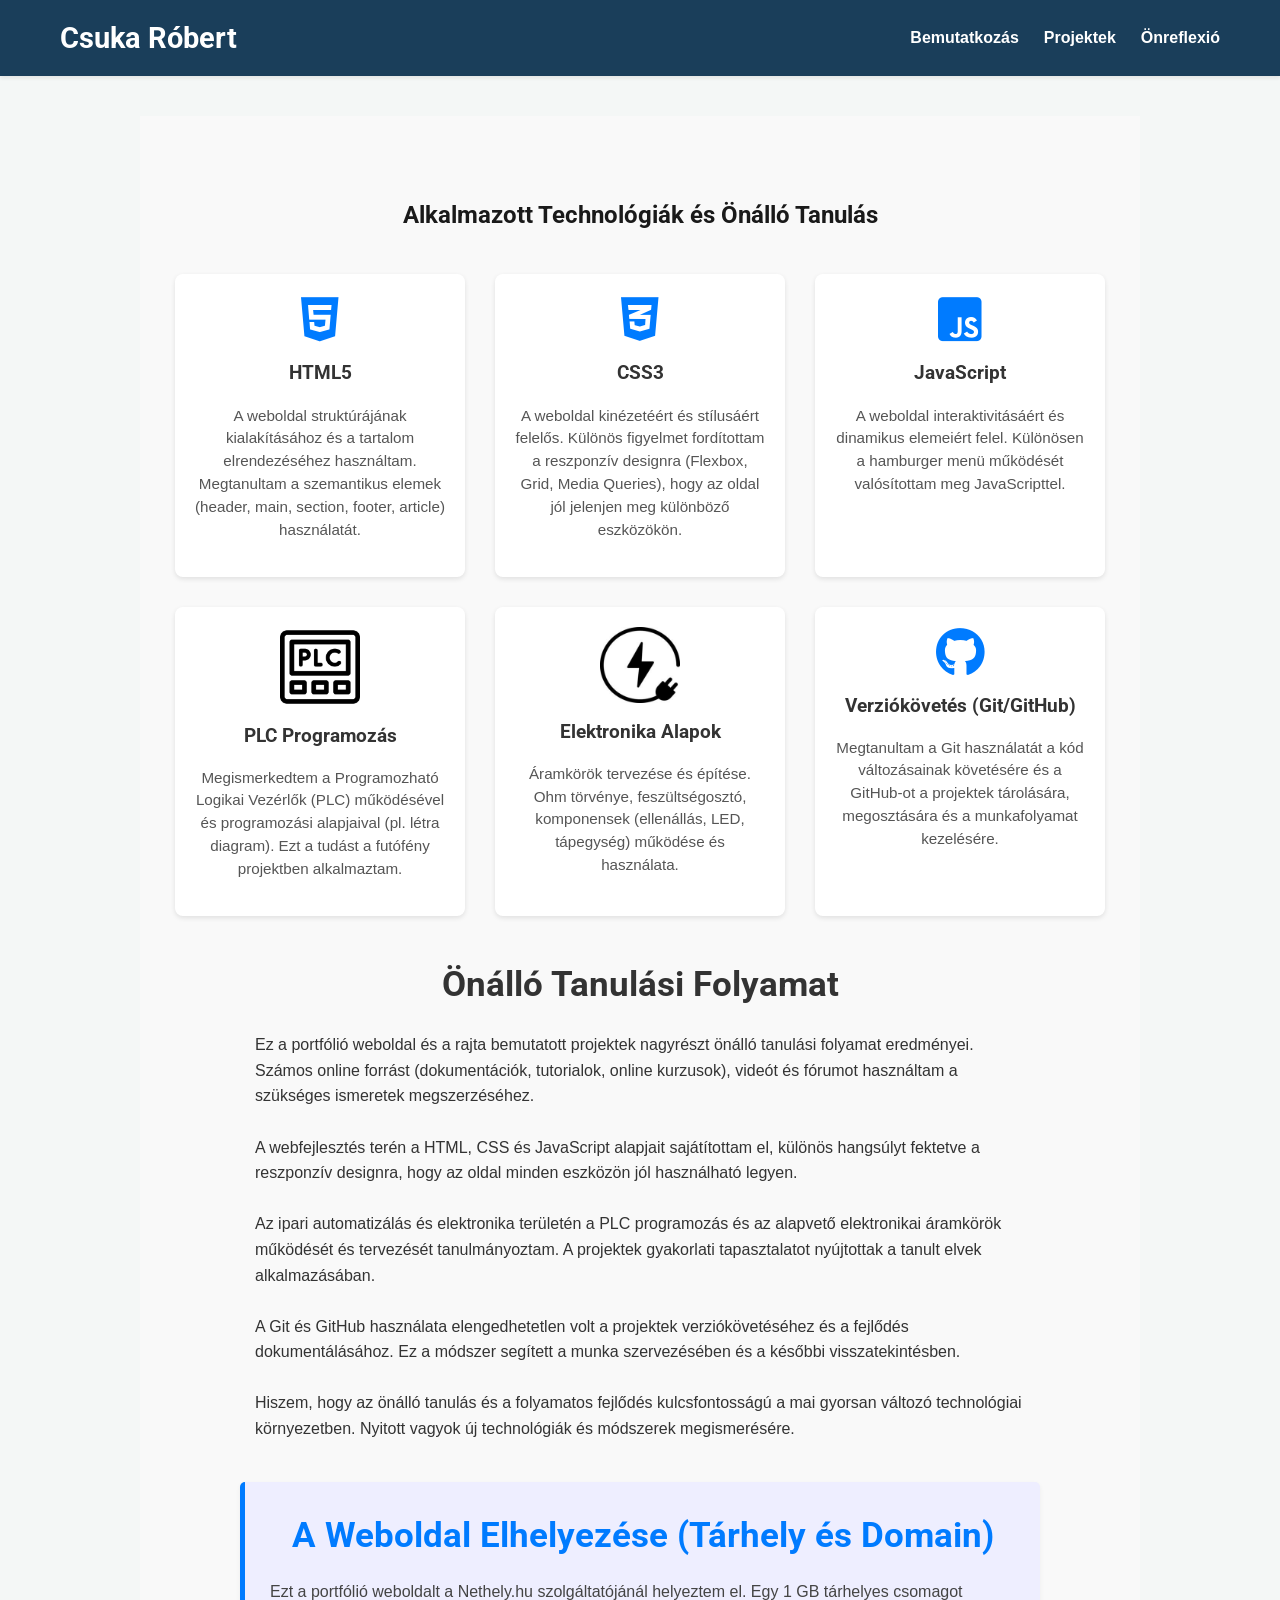
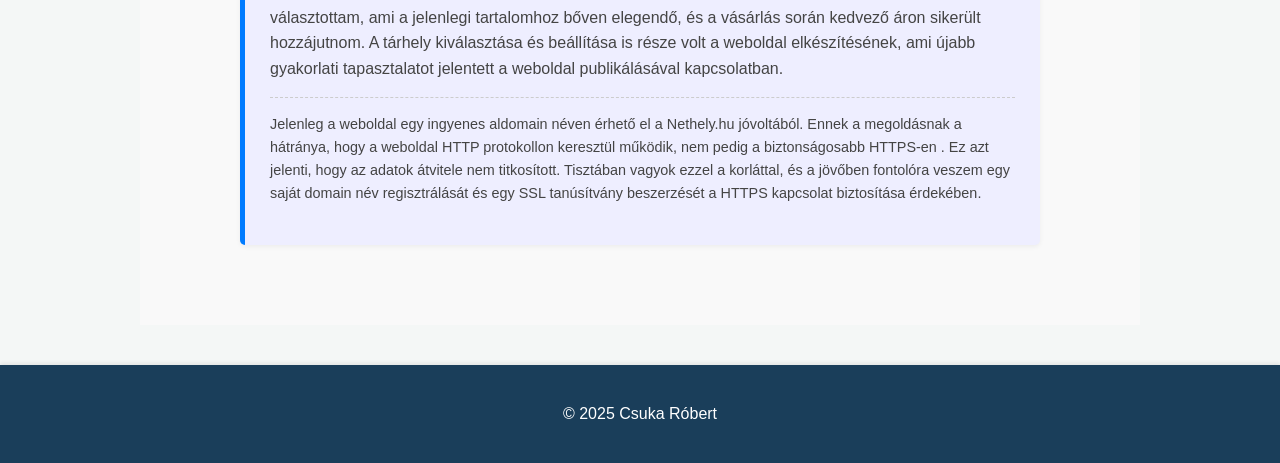
==== onreflexio.htm @ 13656efd "Weboldal fájlok feltöltése" ====
<!DOCTYPE html>
<html lang="hu">
<head>
    <meta charset="UTF-8">
    <meta name="viewport" content="width=device-width, initial-scale=1.0">
    <title>Csuka Róbert Portfóliója</title>
    <link rel="stylesheet" href="style.css">
    <link rel="stylesheet" href="https://cdnjs.cloudflare.com/ajax/libs/font-awesome/6.0.0/css/all.min.css">
    <link href="https://unpkg.com/aos@2.3.1/dist/aos.css" rel="stylesheet">
    <link rel="preconnect" href="https://fonts.googleapis.com">
    <link rel="preconnect" href="https://fonts.gstatic.com" crossorigin>
    <link href="https://fonts.googleapis.com/css2?family=Roboto:wght@400;700&family=Open+Sans:wght@400;600&display=swap" rel="stylesheet">

    <style>
        /* Itt adhatsz meg stílusokat, amik csak ezen az oldalon érvényesek,
           vagy felülírják a globális style.css-t. */

        .onreflexio-szekcio {
            padding: 80px 0;
            background-color: #f9f9f9;
            text-align: center;
        }

        .onreflexio-szekcio h1 {
            color: #1a1a1a;
            margin-bottom: 40px;
        }

        .technologia-grid {
            display: grid;
            grid-template-columns: repeat(auto-fit, minmax(280px, 1fr));
            gap: 30px;
            max-width: 1000px;
            margin: 0 auto;
            padding: 0 15px;
        }

        .technologia-kartya {
            background-color: #fff;
            border-radius: 8px;
            box-shadow: 0 2px 5px rgba(0,0,0,0.1);
            padding: 20px;
            text-align: center;
            transition: transform 0.3s ease, box-shadow 0.3s ease;
        }

        .technologia-kartya:hover {
            transform: translateY(-5px);
            box-shadow: 0 4px 8px rgba(0,0,0,0.2);
        }

        .technologia-kartya img {
            max-width: 80px;
            height: auto;
            margin-bottom: 15px;
            display: block;
            margin-left: auto;
            margin-right: auto;
        }

         .technologia-kartya i {
             font-size: 50px;
             color: #007bff;
             margin-bottom: 15px;
         }


        .technologia-kartya h3 {
            color: #333;
            margin-bottom: 10px;
        }

        .technologia-kartya p {
            color: #555;
            font-size: 0.95em;
            line-height: 1.5;
        }

        /* Stílus a szöveges blokkoknak */
        .onreflexio-szoveg {
             max-width: 800px;
             margin: 40px auto 0 auto;
             text-align: left;
             padding: 0 15px;
        }

        .onreflexio-szoveg h2 {
             color: #333;
             margin-bottom: 20px;
             text-align: center;
        }

         /* Stílus a tárhely blokknak */
         .tarhely-info {
             max-width: 800px;
             margin: 40px auto 0 auto;
             text-align: left;
             padding: 25px;
             background-color: #eef;
             border-left: 5px solid #007bff;
             border-radius: 5px;
             box-shadow: 0 2px 5px rgba(0,0,0,0.05);
         }

         .tarhely-info h2 {
             color: #007bff;
             margin-top: 0;
             margin-bottom: 15px;
              text-align: center;
         }

         .tarhely-info p {
             color: #444;
             line-height: 1.6;
         }

         /* Stílus a biztonsági megjegyzésnek */
         .security-note {
             font-size: 0.9em; /* Kicsit kisebb betűméret */
             color: #d9534f; /* Pirosas szín a figyelmeztetéshez */
             margin-top: 15px;
             padding-top: 15px;
             border-top: 1px dashed #ccc; /* Szakaszoló vonal */
         }


        /* Reszponzív stílusok */
        @media(max-width: 768px) {
             .onreflexio-szekcio {
                 padding: 40px 0;
             }
             .onreflexio-szekcio h1 {
                 margin-bottom: 30px;
             }
             .technologia-grid {
                 gap: 20px;
             }
             .technologia-kartya {
                 padding: 15px;
             }
             .technologia-kartya img {
                 max-width: 60px;
             }
              .technologia-kartya i {
                  font-size: 40px;
              }
              .onreflexio-szoveg, .tarhely-info {
                  margin-top: 30px;
                  padding: 0 15px;
              }
               .tarhely-info {
                   padding: 20px 15px;
               }
               .onreflexio-szoveg h2, .tarhely-info h2 {
                   margin-bottom: 15px;
               }
               .security-note {
                   margin-top: 10px;
                   padding-top: 10px;
               }
        }

    </style>
</head>
<body>

    <header>
        <div class="container"> <!-- CONTAINER HOZZÁADVA -->
            <nav class="navbar">
                <a href="index.html" class="logo">Csuka Róbert</a>
                <div class="hamburger" id="hamburger">
                    <span class="bar"></span>
                    <span class="bar"></span>
                    <span class="bar"></span>
                </div>
                <ul class="nav-links" id="nav-links">
                    <li><a href="index.html">Bemutatkozás</a></li>
                    <li><a href="projektek.html">Projektek</a></li>
                    <li><a href="onreflexio.htm">Önreflexió</a></li>

                </ul>
            </nav>
        </div> <!-- CONTAINER BEZÁRVA -->
    </header>

    <main>
        <section class="onreflexio-szekcio">
            <div class="container">
                <h1>Alkalmazott Technológiák és Önálló Tanulás</h1>

                <div class="technologia-grid">
                    <!-- Technológia kártyák (mint korábban) -->
                    <div class="technologia-kartya" data-aos="slide-left">
                         <i class="fab fa-html5"></i>
                        <h3>HTML5</h3>
                        <p>
                            A weboldal struktúrájának kialakításához és a tartalom elrendezéséhez használtam. Megtanultam a szemantikus elemek (header, main, section, footer, article) használatát.
                        </p>
                    </div>

                    <div class="technologia-kartya" data-aos="slide-left">
                         <i class="fab fa-css3-alt"></i>
                        <h3>CSS3</h3>
                        <p>
                            A weboldal kinézetéért és stílusáért felelős. Különös figyelmet fordítottam a reszponzív designra (Flexbox, Grid, Media Queries), hogy az oldal jól jelenjen meg különböző eszközökön.
                        </p>
                    </div>

                    <div class="technologia-kartya" data-aos="slide-left">
                         <i class="fab fa-js-square"></i>
                        <h3>JavaScript</h3>
                        <p>
                            A weboldal interaktivitásáért és dinamikus elemeiért felel. Különösen a hamburger menü működését valósítottam meg JavaScripttel.
                        </p>
                    </div>

                    <div class="technologia-kartya" data-aos="slide-left">
                         <img src="images/plcikon.png" alt="PLC ikon">
                        <h3>PLC Programozás</h3>
                        <p>
                            Megismerkedtem a Programozható Logikai Vezérlők (PLC) működésével és programozási alapjaival (pl. létra diagram). Ezt a tudást a futófény projektben alkalmaztam.
                        </p>
                    </div>

                     <div class="technologia-kartya" data-aos="slide-left">
                          <img src="images/electricity-icon-vector.jpg" alt="Elektronika ikon">
                         <h3>Elektronika Alapok</h3>
                         <p>
                             Áramkörök tervezése és építése. Ohm törvénye, feszültségosztó, komponensek (ellenállás, LED, tápegység) működése és használata.
                         </p>
                     </div>

                     <div class="technologia-kartya" data-aos="slide-left">
                          <i class="fab fa-github"></i>
                         <h3>Verziókövetés (Git/GitHub)</h3>
                         <p>
                             Megtanultam a Git használatát a kód változásainak követésére és a GitHub-ot a projektek tárolására, megosztására és a munkafolyamat kezelésére.
                         </p>
                     </div>

                    <!-- További technológia kártyák ide -->

                </div> <!-- End of .technologia-grid -->

                <!-- Önálló tanulási folyamat szöveg -->
                <div class="onreflexio-szoveg" data-aos="fade-up">
                    <h2>Önálló Tanulási Folyamat</h2>
                    <p>
                        Ez a portfólió weboldal és a rajta bemutatott projektek nagyrészt önálló tanulási folyamat eredményei. Számos online forrást (dokumentációk, tutorialok, online kurzusok), videót és fórumot használtam a szükséges ismeretek megszerzéséhez.
                        <br><br>
                        A webfejlesztés terén a  HTML, CSS és JavaScript  alapjait sajátítottam el, különös hangsúlyt fektetve a reszponzív designra, hogy az oldal minden eszközön jól használható legyen.
                        <br><br>
                        Az  ipari automatizálás és elektronika  területén a  PLC programozás  és az alapvető  elektronikai áramkörök  működését és tervezését tanulmányoztam. A projektek gyakorlati tapasztalatot nyújtottak a tanult elvek alkalmazásában.
                        <br><br>
                        A  Git és GitHub  használata elengedhetetlen volt a projektek verziókövetéséhez és a fejlődés dokumentálásához. Ez a módszer segített a munka szervezésében és a későbbi visszatekintésben.
                        <br><br>
                        Hiszem, hogy az önálló tanulás és a folyamatos fejlődés kulcsfontosságú a mai gyorsan változó technológiai környezetben. Nyitott vagyok új technológiák és módszerek megismerésére.
                    </p>
                </div>

                <!-- Új blokk a tárhely és domain információval -->
                <div class="tarhely-info" data-aos="fade-up">
                    <h2>A Weboldal Elhelyezése (Tárhely és Domain)</h2>
                    <p>
                        Ezt a portfólió weboldalt a  Nethely.hu  szolgáltatójánál helyeztem el. Egy  1 GB tárhelyes csomagot  választottam, ami a jelenlegi tartalomhoz bőven elegendő, és a vásárlás során  kedvező áron  sikerült hozzájutnom. A tárhely kiválasztása és beállítása is része volt a weboldal elkészítésének, ami újabb gyakorlati tapasztalatot jelentett a weboldal publikálásával kapcsolatban.
                    </p>
                    <p class="security-note">
                        Jelenleg a weboldal egy ingyenes aldomain néven érhető el a Nethely.hu jóvoltából. Ennek a megoldásnak a hátránya, hogy a weboldal  HTTP protokollon  keresztül működik, nem pedig a biztonságosabb  HTTPS-en . Ez azt jelenti, hogy az adatok átvitele nem titkosított. Tisztában vagyok ezzel a korláttal, és a jövőben fontolóra veszem egy saját domain név regisztrálását és egy SSL tanúsítvány beszerzését a HTTPS kapcsolat biztosítása érdekében.
                    </p>
                </div>


            </div> <!-- End of .container -->
        </section>
    </main>

    <footer>
        <div class="container"> <!-- CONTAINER HOZZÁADVA -->
            <p>© 2025 Csuka Róbert</p>
        </div> <!-- CONTAINER BEZÁRVA -->
    </footer>

    <!-- Hamburger menü JavaScript -->
    <script>
        const hamburger = document.querySelector('.hamburger');
        const navLinks = document.querySelector('.nav-links');

        if (hamburger && navLinks) {
            hamburger.addEventListener('click', () => {
                navLinks.classList.toggle('active');
                hamburger.classList.toggle('active');
            });

            document.querySelectorAll('.nav-links a').forEach(link => {
                link.addEventListener('click', () => {
                    if (navLinks.classList.contains('active')) {
                        navLinks.classList.remove('active');
                        hamburger.classList.remove('active');
                    }
                });
            });
        }
    </script>


<script src="https://unpkg.com/aos@2.3.1/dist/aos.js"></script>
<script>
  AOS.init();
</script>
</body>
</html>
---- style.css ----
/* style.css - Teljes CSS kód az új színpalettával és struktúrával */

/* CSS Változók a Színpalettához */
:root {
    --color-primary: #0077CC;         /* Elsődleges szín (kék) - Gombok, Linkek, Kiemelések, Hamburger ikon */
    --color-secondary: #1A3E5A;        /* Másodlagos szín (sötétkék) - Címek, Fejléc háttér, Fontos szöveg */
    --color-accent: #FF6B6B;           /* Akcent szín (korall) - Különleges elemek, ikonok hover */
    --color-background-light: #F4F7F6;  /* Világos háttér - Oldal alap háttere */
    --color-background-medium: #E9EEF2; /* Közepes háttér - Szekciók hátere az elválasztáshoz (pl. Elérhetőségek) */
    --color-text-dark: #333333;        /* Sötét szöveg szín - Jól olvasható a világos háttereken */
    --color-card-background: #FFFFFF;  /* Kártya háttér - Fehér (pl. elérhetőség elemek, bemutatkozás blokk) */
    --color-border-light: #DDE2E6;     /* Világos szegély/vonal - Vonalak, elválasztók */
    --color-shadow-light: rgba(0, 0, 0, 0.08); /* Lágy árnyék */
    --color-shadow-medium: rgba(0, 0, 0, 0.12); /* Közepes árnyék */
    --color-shadow-strong: rgba(0, 0, 0, 0.15); /* Erős árnyék */
}

/* Alapértelmezett stílusok */
body {
    margin: 0;
    font-family: 'Arial', sans-serif; /* Használjuk az Arial-t, ha nincs Open Sans/Roboto importálva */
    line-height: 1.6;
    color: var(--color-text-dark);
    background-color: var(--color-background-light);
    box-sizing: border-box;
}

*, *::before, *::after {
    box-sizing: inherit;
}

h1, h2, h3, h4, h5, h6 {
    font-family: 'Roboto', sans-serif; /* Használjuk a Robotot, ha beimportáltad */
    color: var(--color-secondary);
    margin-top: 0;
    margin-bottom: 20px;
}

h2 {
    font-size: 2.2em;
    text-align: center;
    margin-bottom: 40px;
}

.container {
    max-width: 1200px;
    margin: 0 auto;
    padding: 0 20px;
}

header {
    background-color: var(--color-secondary);
    padding: 15px 0;
    box-shadow: 0 2px 4px var(--color-shadow-light);
}

.navbar {
    display: flex;
    justify-content: space-between;
    align-items: center;
}

.logo {
    text-decoration: none;
    color: #ffffff;
    font-size: 1.8em;
    font-weight: bold;
    font-family: 'Roboto', sans-serif; /* Logó betűtípusa */
}

.nav-links {
    list-style: none;
    margin: 0;
    padding: 0;
    display: flex;
}

.nav-links li {
    margin-left: 25px;
}

.nav-links a {
    text-decoration: none;
    color: #ffffff;
    padding: 5px 0;
    transition: color 0.3s ease;
    font-weight: 600;
}

.nav-links a:hover {
    color: var(--color-primary);
}

.hamburger {
    display: none;
    flex-direction: column;
    cursor: pointer;
    padding: 5px;
    z-index: 1001;
}

.hamburger .bar {
    width: 25px;
    height: 3px;
    background-color: #ffffff;
    margin: 4px 0;
    transition: transform 0.3s ease, opacity 0.3s ease;
}

main {
    padding: 40px 0;
    min-height: calc(100vh - 120px);
}

footer {
    background-color: var(--color-secondary);
    text-align: center;
    padding: 20px 0;
    color: #ffffff;
    box-shadow: 0 -2px 4px var(--color-shadow-light);
}

/* Szekció alap stílusok */
section {
    padding: 60px 20px;
    margin: 0 auto;
    max-width: 1000px; /* Alapértelmezett max szélesség a legtöbb szekciónak */
}

/* Bemutatkozás szekció stílusai */
#bemutatkozas {
    text-align: center;
}

.bemutatkozas-tartalom {
    display: flex;
    align-items: center;
    gap: 40px;
    background-color: var(--color-card-background);
    border: 1px solid var(--color-border-light);
    border-radius: 8px;
    padding: 30px;
    box-shadow: 0 4px 10px var(--color-shadow-light);
    margin-top: 20px;
}

.profil-kep {
    width: 250px;
    height: auto;
    border-radius: 10px;
    box-shadow: 0 4px 8px var(--color-shadow-light);
    flex-shrink: 0;
}

.bemutatkozas-szoveg {
    flex-grow: 1;
    text-align: justify; /* Sor kizárt igazítás */
}

.bemutatkozas-szoveg h2 {
    margin-top: 0;
    color: var(--color-secondary);
    text-align: left;
}

/* Elérhetőségek szekció stílusai */
#elerhetosegek {
    background-color: var(--color-background-medium);
    border-radius: 10px;
    padding: 40px;
    box-shadow: 0 6px 15px var(--color-shadow-medium);
    text-align: center;
}

#elerhetosegek h2 {
    color: var(--color-secondary);
    margin-bottom: 40px;
    font-size: 2em;
    position: relative;
}

/* Aláhúzás a címsor alá */
#elerhetosegek h2::after {
    content: '';
    display: block;
    width: 60px;
    height: 3px;
    background-color: var(--color-primary);
    margin: 15px auto 0;
    border-radius: 2px;
}

.elerhetoseg-lista {
    display: grid;
    grid-template-columns: repeat(auto-fit, minmax(280px, 1fr));
    gap: 25px;
    max-width: 900px;
    margin: 0 auto;
}

.elerhetoseg-elem {
    background-color: var(--color-card-background);
    border-radius: 8px;
    padding: 20px;
    box-shadow: 0 2px 5px var(--color-shadow-light);
    transition: transform 0.3s ease, box-shadow 0.3s ease;
    display: flex;
    flex-direction: column;
    align-items: center;
    text-align: center;
}

.elerhetoseg-elem:hover {
    transform: translateY(-5px);
    box-shadow: 0 8px 20px var(--color-shadow-medium);
}

.elerhetoseg-elem .icon {
    color: var(--color-primary);
    font-size: 2.5em;
    margin-bottom: 15px;
    transition: color 0.3s ease;
}

.elerhetoseg-elem:hover .icon {
     color: var(--color-accent);
}

.elerhetoseg-elem span {
    font-weight: bold;
    color: var(--color-text-dark);
    margin-bottom: 5px;
    display: block;
}

.elerhetoseg-elem a {
    color: var(--color-primary);
    text-decoration: none;
    font-size: 1.1em;
    transition: color 0.3s ease;
    word-break: break-word;
}

.elerhetoseg-elem a:hover {
    color: var(--color-accent);
    text-decoration: underline;
}

/* Projektek szekció stílusok */
#projektek {
    background-color: var(--color-background-light);
}

#projektek h2 {
    margin-bottom: 40px;
    position: relative;
}

/* Aláhúzás a projektek címsor alá */
#projektek h2::after {
    content: '';
    display: block;
    width: 60px;
    height: 3px;
    background-color: var(--color-primary);
    margin: 15px auto 0;
    border-radius: 2px;
}

/* Projekt Lista Grid Konténer */
.projekt-lista-grid {
    display: grid;
    grid-template-columns: repeat(auto-fit, minmax(280px, 1fr));
    gap: 20px;
    margin: 20px auto;
    max-width: 1200px; /* Kicsit szélesebb lehet a projektek lista */
    padding: 0 20px;
}

/* Projekt Kártya Stílus */
.projekt-kartya {
    border: 1px solid var(--color-border-light);
    border-radius: 8px;
    overflow: hidden;
    box-shadow: 0 4px 8px var(--color-shadow-light);
    transition: transform 0.3s ease, box-shadow 0.3s ease;
    display: flex;
    flex-direction: column;
    background-color: var(--color-card-background);
}

.projekt-kartya:hover {
    transform: translateY(-5px);
    box-shadow: 0 8px 16px var(--color-shadow-medium);
}

.projekt-kartya-kep {
    width: 100%;
    height: 180px;
    object-fit: cover;
    display: block;
}

.projekt-kartya-tartalom {
    padding: 15px;
    flex-grow: 1;
    display: flex;
    flex-direction: column;
    justify-content: space-between;
    align-items: flex-start;
}

.projekt-kartya-tartalom h3 {
    margin-top: 0;
    margin-bottom: 5px;
    font-size: 1.3em;
    color: var(--color-secondary);
}

.projekt-kartya-tartalom p {
    margin-bottom: 15px;
    color: var(--color-text-dark);
    flex-grow: 1;
}

/* Stílus a gombokat tartalmazó div-hez a projekt kártyán */
.projekt-kartya-tartalom .projekt-gombok {
    display: flex;
    gap: 10px;
    margin-top: auto;
    flex-wrap: wrap;
    justify-content: flex-start;
}

/* Általános gomb stílusok */
.btn {
    display: inline-block;
    padding: 10px 20px;
    text-decoration: none;
    border-radius: 5px;
    font-weight: bold;
    transition: background-color 0.3s ease, color 0.3s ease, border-color 0.3s ease;
    cursor: pointer;
    text-align: center;
    white-space: nowrap;
}

.btn-primary {
    background-color: var(--color-primary);
    color: white;
    border: 1px solid var(--color-primary);
}

.btn-primary:hover {
    background-color: #0056b3;
    border-color: #004085;
    color: white;
}

.btn-secondary {
    background-color: #6c757d;
    color: white;
    border: 1px solid #6c757d;
}

.btn-secondary:hover {
    background-color: #5a6268;
    border-color: #545b62;
    color: white;
}

/* === Projekt Részletek Oldal Stílusok === */

/* Projekt Részletek Szekció */
.projekt-reszletek-szekcio {
    background-color: var(--color-background-light);
    text-align: center;
    padding: 80px 0; /* Konkrét padding a részletek oldal szekcióhoz */
}

.projekt-reszletek-szekcio h1 {
    color: var(--color-secondary);
    margin-bottom: 40px;
    font-size: 2.5em;
    position: relative;
}

.projekt-reszletek-szekcio h1::after {
    content: '';
    display: block;
    width: 80px;
    height: 4px;
    background-color: var(--color-primary);
    margin: 15px auto 0;
    border-radius: 2px;
}

.projekt-reszletek-tartalom {
    display: flex;
    flex-direction: column; /* Alapértelmezetten oszlop elrendezés */
    gap: 40px;
    align-items: center;
    max-width: 1000px;
    margin: 0 auto;
}

.projekt-kep-kontener {
    max-width: 100%;
    margin: 0 auto;
    box-shadow: 0 6px 15px var(--color-shadow-medium);
    border-radius: 8px;
    overflow: hidden;
    background-color: var(--color-card-background);
    padding: 10px;
    border: 1px solid var(--color-border-light);
    width: 100%;
    text-align: center;
}

.projekt-reszletek-media {
    max-width: 100%;
    height: auto;
    display: block;
    border-radius: 5px;
}

.projekt-leiras-blokk {
    text-align: left;
    max-width: 100%;
    background-color: var(--color-card-background);
    padding: 30px;
    border-radius: 8px;
    box-shadow: 0 4px 10px var(--color-shadow-light);
    border: 1px solid var(--color-border-light);
    flex-grow: 1;
}

.projekt-leiras-blokk h2 {
    color: var(--color-secondary);
    text-align: left;
    margin-bottom: 20px;
    font-size: 1.8em;
    position: relative;
}

.projekt-leiras-blokk h2::after {
    content: '';
    display: block;
    width: 50px;
    height: 3px;
    background-color: var(--color-primary);
    margin: 10px 0 0;
    border-radius: 2px;
}

.projekt-leiras-blokk h3 {
    color: var(--color-primary);
    margin-top: 25px;
    margin-bottom: 10px;
    font-size: 1.4em;
}

.projekt-leiras-blokk p {
    margin-bottom: 15px;
    color: var(--color-text-dark);
}

.projekt-leiras-blokk ul {
    margin-bottom: 15px;
    padding-left: 20px;
    color: var(--color-text-dark);
    list-style: disc inside;
}

.projekt-leiras-blokk ul li {
    margin-bottom: 8px;
}

.technologia-cimkek {
    display: flex;
    flex-wrap: wrap;
    gap: 10px;
    margin-top: 15px;
    margin-bottom: 25px;
}

.technologia-cimkek span {
    background-color: var(--color-background-medium);
    color: var(--color-secondary);
    padding: 5px 12px;
    border-radius: 20px;
    font-size: 0.9em;
    font-weight: 600;
    border: 1px solid var(--color-border-light);
    box-shadow: 0 1px 3px var(--color-shadow-light);
}

/* Projekt gombok a dedikált oldalon */
.projekt-akciok {
    display: flex;
    flex-wrap: wrap;
    gap: 15px;
    margin-top: 30px;
    justify-content: center;
}

/* Vissza gomb stílusa */
.back-button {
    display: inline-block;
    background-color: #f0f0f0;
    color: #333;
    padding: 10px 15px;
    margin-bottom: 20px;
    text-decoration: none;
    border: 1px solid #ccc;
    border-radius: 5px;
    transition: background-color 0.3s ease;
}

.back-button:hover {
    background-color: #ddd;
}

/* CSS a kép és a videó elrendezéséhez a Jelzőrendszer oldalon (ha ez egy specifikus oldal) */
/* Ha ez csak egy példa volt, és minden projekt részletek oldalon lehet kép/videó,
   akkor a .projekt-kep-kontener és .projekt-reszletek-media stílusok már kezelik ezt.
   Ez a blokk csak akkor kell, ha van valami extra specifikus a Jelzőrendszer oldalra. */
/*
.project-image-container {
    text-align: center;
    margin-bottom: 30px;
}

.project-main-image {
    max-width: 100%;
    height: auto;
    border-radius: 8px;
    box-shadow: 0 4px 8px rgba(0,0,0,0.2);
}

.project-video-container {
    margin-top: 30px;
    background-color: #f9f9f9;
    padding: 20px;
    border-radius: 8px;
    box-shadow: 0 2px 5px rgba(0,0,0,0.1);
    text-align: center;
}

.project-video-container h3 {
    margin-top: 0;
    color: #555;
    margin-bottom: 15px;
}

.project-video-container video {
    max-width: 100%;
    height: auto;
}
*/


/* === Reszponzív Stílusok === */
@media (max-width: 991px) {
    /* Általános kisebb képernyő beállítások (pl. 992px alatt) */
    .projekt-reszletek-tartalom {
        flex-direction: column;
        align-items: center;
    }

    .projekt-kep-kontener,
    .projekt-leiras-blokk {
        min-width: unset;
        width: 100%;
        max-width: 600px; /* Kicsit korlátozzuk a szélességet mobilon is */
    }
}


@media (max-width: 768px) {
    section {
        padding: 40px 15px;
    }

    h2 {
        font-size: 1.8em;
        margin-bottom: 30px;
    }

    header {
        padding: 10px 15px;
    }

    header .logo {
        font-size: 1.5em;
    }

    .nav-links {
        display: none;
        flex-direction: column;
        width: 100%;
        background-color: var(--color-background-medium);
        position: absolute;
        top: 60px;
        left: 0;
        padding: 10px 0;
        box-shadow: 0 2px 5px var(--color-shadow-light);
        z-index: 1000;
    }

    .nav-links.active {
        display: flex;
    }

    .nav-links li {
        margin: 10px 20px;
    }

    .nav-links a {
         padding: 10px 0;
         border-bottom: 1px solid var(--color-border-light);
         color: var(--color-text-dark);
    }

    .nav-links li:last-child a {
        border-bottom: none;
    }

    .nav-links a:hover {
        color: var(--color-primary);
    }

    .hamburger {
        display: flex;
    }

    .hamburger.active .bar:nth-child(1) {
        transform: translateY(7px) rotate(45deg);
        background-color: var(--color-primary);
    }

    .hamburger.active .bar:nth-child(2) {
        opacity: 0;
    }

    .hamburger.active .bar:nth-child(3) {
        transform: translateY(-7px) rotate(-45deg);
        background-color: var(--color-primary);
    }

    /* Reszponzív bemutatkozás szekció */
    .bemutatkozas-tartalom {
        flex-direction: column;
        text-align: center;
        gap: 20px;
        padding: 20px;
    }

    .profil-kep {
        width: 180px;
    }

    .bemutatkozas-szoveg {
        text-align: justify;
    }

    .bemutatkozas-szoveg h2 {
        text-align: center;
    }

    /* Elérhetőségek szekció reszponzív stílusai */
    #elerhetosegek {
        padding: 30px 20px;
    }

    #elerhetosegek h2 {
        font-size: 1.8em;
        margin-bottom: 30px;
    }

    .elerhetoseg-lista {
        grid-template-columns: 1fr;
        gap: 20px;
    }

    .elerhetoseg-elem {
        padding: 15px;
    }

    .elerhetoseg-elem .icon {
        font-size: 2em;
        margin-bottom: 10px;
    }

    .elerhetoseg-elem span {
        font-size: 0.95em;
    }

    .elerhetoseg-elem a {
        font-size: 1em;
    }

    /* Projektek szekció reszponzív stílusai */
    .projekt-lista-grid {
        grid-template-columns: repeat(auto-fit, minmax(250px, 1fr));
        gap: 20px;
    }

    .projekt-kartya-tartalom .projekt-gombok {
        justify-content: center;
    }

    /* Projekt Részletek oldal reszponzív stílusai */
    .projekt-reszletek-szekcio {
        padding: 40px 0;
    }

    .projekt-reszletek-szekcio h1 {
        font-size: 2em;
        margin-bottom: 30px;
    }

     .projekt-reszletek-szekcio h1::after {
        width: 60px;
        height: 3px;
        margin: 10px auto 0;
    }

    .projekt-reszletek-tartalom {
        gap: 30px;
    }

    .projekt-kep-kontener {
        padding: 5px;
    }

    .projekt-leiras-blokk {
        padding: 20px;
    }

    .projekt-leiras-blokk h2 {
        font-size: 1.6em;
        margin-bottom: 15px;
    }

    .projekt-leiras-blokk h2::after {
        width: 40px;
        height: 2px;
        margin: 8px 0 0;
    }

    .projekt-leiras-blokk h3 {
        font-size: 1.2em;
        margin-top: 20px;
        margin-bottom: 8px;
    }

    .technologia-cimkek {
        gap: 8px;
        margin-top: 10px;
        margin-bottom: 20px;
    }

    .technologia-cimkek span {
        padding: 4px 10px;
        font-size: 0.85em;
    }

    .projekt-akciok {
        gap: 10px;
        margin-top: 20px;
        justify-content: center;
    }

    .projekt-akciok .btn {
        padding: 8px 16px;
        font-size: 0.9em;
    }

    /* Jelzőrendszer specifikus stílusok (ha szükséges) */
    /* Ha ez a blokk kell, akkor itt van a helye a 768px media query-n belül
    .project-image-container, .project-video-container {
        margin-bottom: 20px;
        margin-top: 20px;
    }
    .project-video-container {
        padding: 15px;
    }
    */
}

@media (min-width: 992px) {
     /* Nagyobb képernyőkön egymás mellé a kép és a leírás a projekt részletek oldalon */
    .projekt-reszletek-tartalom {
        flex-direction: row;
        align-items: flex-start;
    }

    .projekt-kep-kontener {
        flex-basis: 50%;
        max-width: 500px;
        flex-shrink: 0;
    }

    .projekt-leiras-blokk {
        flex-basis: 50%;
        flex-grow: 1;
    }
}

/* Opcionális animációk (ehhez JavaScript is kell) */
.animate-on-scroll {
    opacity: 0;
    transform: translateY(20px);
    transition: opacity 0.6s ease-out, transform 0.6s ease-out;
}

.animate-on-scroll.fade-in {
    opacity: 1;
    transform: translateY(0);
}
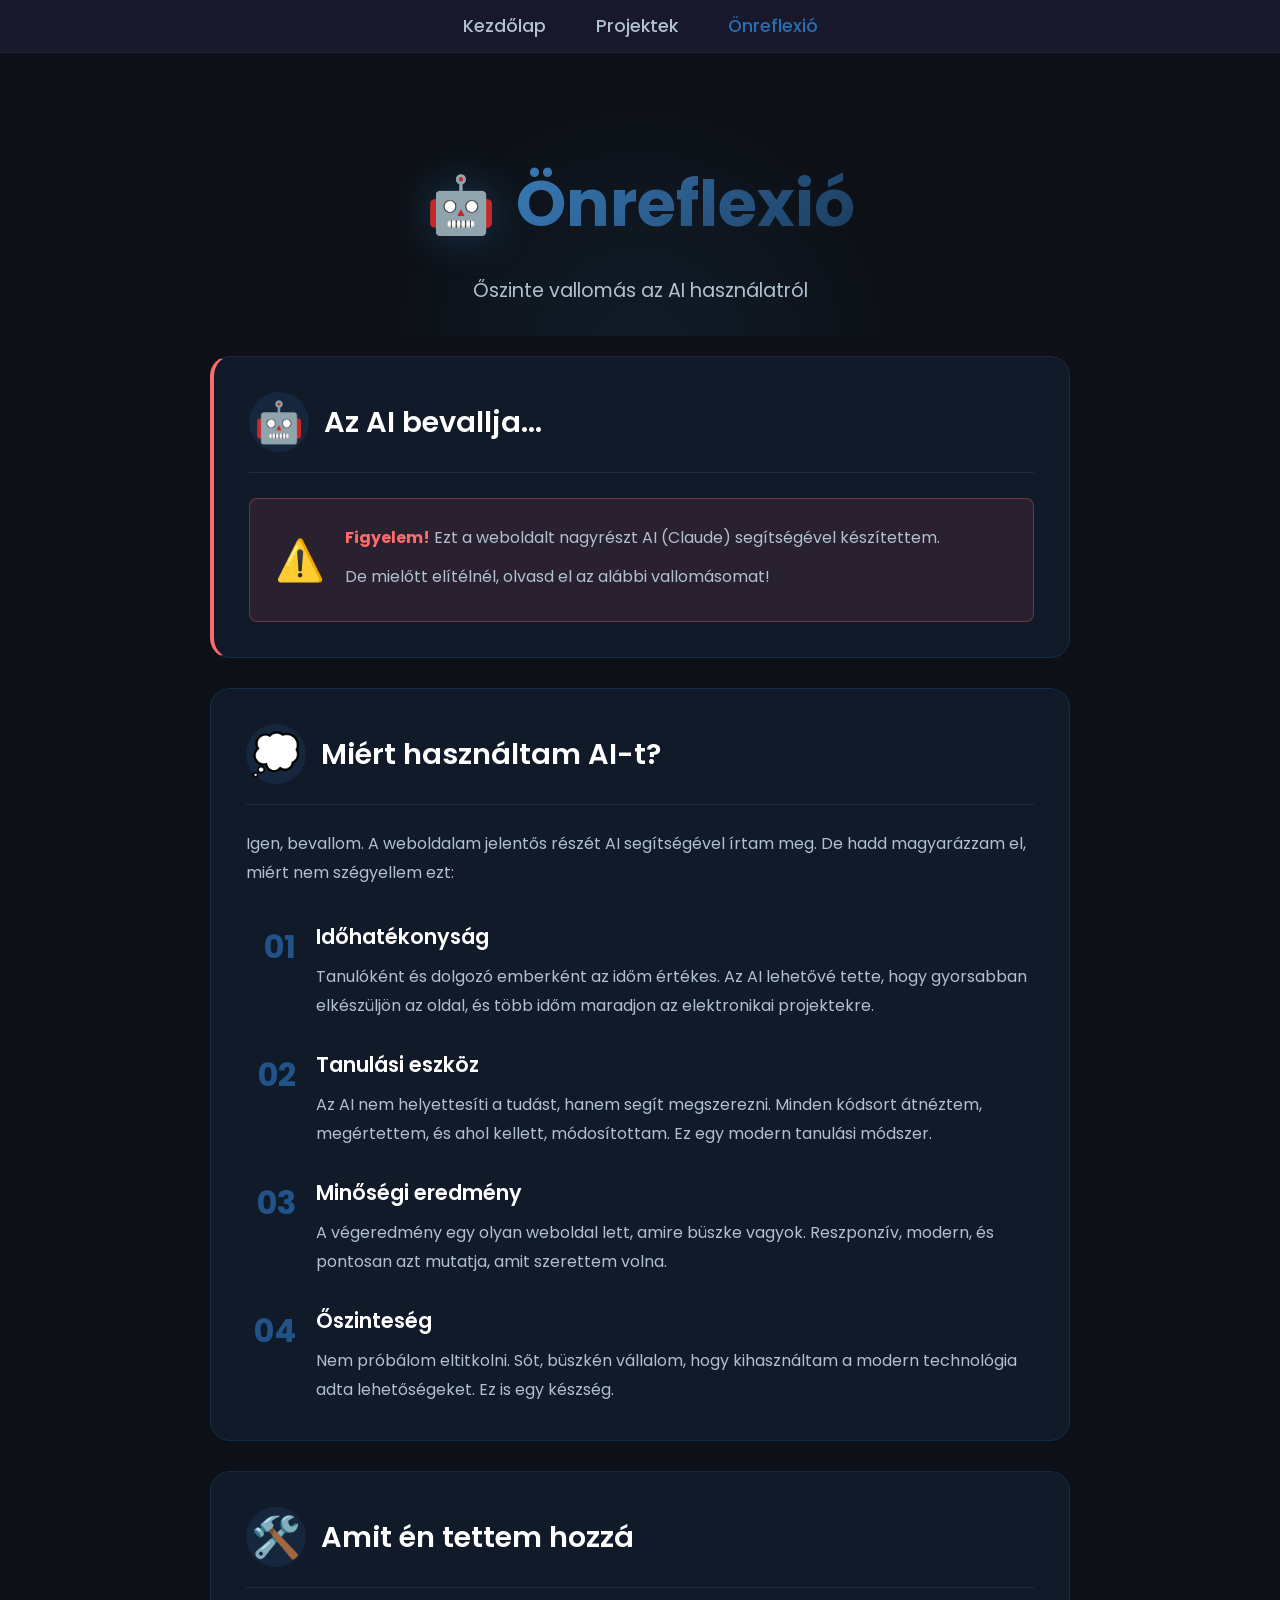
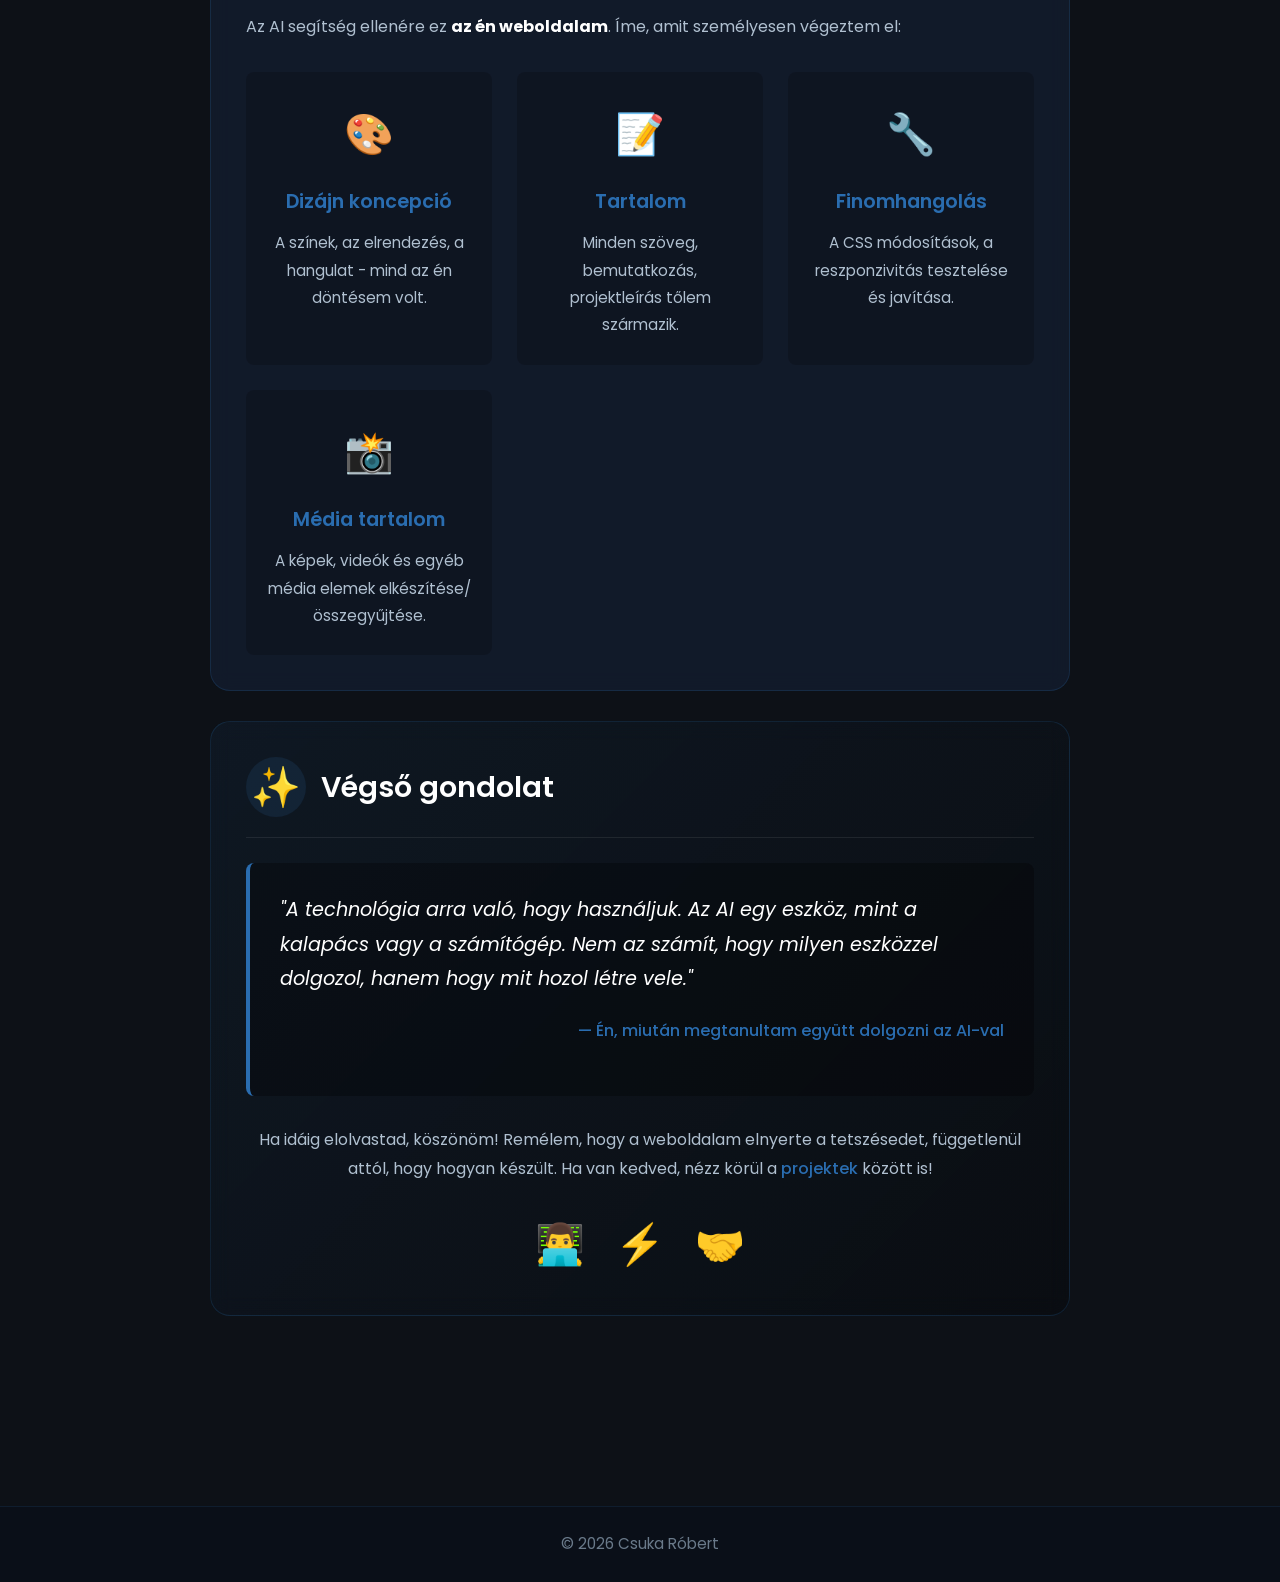
==== commit 221a47e0: "weboldal frissítés 04.25" ====
--- a/onreflexio.htm
+++ b/onreflexio.htm
@@ -3,309 +3,208 @@
 <head>
     <meta charset="UTF-8">
     <meta name="viewport" content="width=device-width, initial-scale=1.0">
-    <title>Csuka Róbert Portfóliója</title>
+    <title>Önreflexió - Csuka Róbert</title>
     <link rel="stylesheet" href="style.css">
-    <link rel="stylesheet" href="https://cdnjs.cloudflare.com/ajax/libs/font-awesome/6.0.0/css/all.min.css">
-    <link href="https://unpkg.com/aos@2.3.1/dist/aos.css" rel="stylesheet">
     <link rel="preconnect" href="https://fonts.googleapis.com">
     <link rel="preconnect" href="https://fonts.gstatic.com" crossorigin>
-    <link href="https://fonts.googleapis.com/css2?family=Roboto:wght@400;700&family=Open+Sans:wght@400;600&display=swap" rel="stylesheet">
-
-    <style>
-        /* Itt adhatsz meg stílusokat, amik csak ezen az oldalon érvényesek,
-           vagy felülírják a globális style.css-t. */
-
-        .onreflexio-szekcio {
-            padding: 80px 0;
-            background-color: #f9f9f9;
-            text-align: center;
-        }
-
-        .onreflexio-szekcio h1 {
-            color: #1a1a1a;
-            margin-bottom: 40px;
-        }
-
-        .technologia-grid {
-            display: grid;
-            grid-template-columns: repeat(auto-fit, minmax(280px, 1fr));
-            gap: 30px;
-            max-width: 1000px;
-            margin: 0 auto;
-            padding: 0 15px;
-        }
-
-        .technologia-kartya {
-            background-color: #fff;
-            border-radius: 8px;
-            box-shadow: 0 2px 5px rgba(0,0,0,0.1);
-            padding: 20px;
-            text-align: center;
-            transition: transform 0.3s ease, box-shadow 0.3s ease;
-        }
-
-        .technologia-kartya:hover {
-            transform: translateY(-5px);
-            box-shadow: 0 4px 8px rgba(0,0,0,0.2);
-        }
-
-        .technologia-kartya img {
-            max-width: 80px;
-            height: auto;
-            margin-bottom: 15px;
-            display: block;
-            margin-left: auto;
-            margin-right: auto;
-        }
-
-         .technologia-kartya i {
-             font-size: 50px;
-             color: #007bff;
-             margin-bottom: 15px;
-         }
-
-
-        .technologia-kartya h3 {
-            color: #333;
-            margin-bottom: 10px;
-        }
-
-        .technologia-kartya p {
-            color: #555;
-            font-size: 0.95em;
-            line-height: 1.5;
-        }
-
-        /* Stílus a szöveges blokkoknak */
-        .onreflexio-szoveg {
-             max-width: 800px;
-             margin: 40px auto 0 auto;
-             text-align: left;
-             padding: 0 15px;
-        }
-
-        .onreflexio-szoveg h2 {
-             color: #333;
-             margin-bottom: 20px;
-             text-align: center;
-        }
-
-         /* Stílus a tárhely blokknak */
-         .tarhely-info {
-             max-width: 800px;
-             margin: 40px auto 0 auto;
-             text-align: left;
-             padding: 25px;
-             background-color: #eef;
-             border-left: 5px solid #007bff;
-             border-radius: 5px;
-             box-shadow: 0 2px 5px rgba(0,0,0,0.05);
-         }
-
-         .tarhely-info h2 {
-             color: #007bff;
-             margin-top: 0;
-             margin-bottom: 15px;
-              text-align: center;
-         }
-
-         .tarhely-info p {
-             color: #444;
-             line-height: 1.6;
-         }
-
-         /* Stílus a biztonsági megjegyzésnek */
-         .security-note {
-             font-size: 0.9em; /* Kicsit kisebb betűméret */
-             color: #d9534f; /* Pirosas szín a figyelmeztetéshez */
-             margin-top: 15px;
-             padding-top: 15px;
-             border-top: 1px dashed #ccc; /* Szakaszoló vonal */
-         }
-
-
-        /* Reszponzív stílusok */
-        @media(max-width: 768px) {
-             .onreflexio-szekcio {
-                 padding: 40px 0;
-             }
-             .onreflexio-szekcio h1 {
-                 margin-bottom: 30px;
-             }
-             .technologia-grid {
-                 gap: 20px;
-             }
-             .technologia-kartya {
-                 padding: 15px;
-             }
-             .technologia-kartya img {
-                 max-width: 60px;
-             }
-              .technologia-kartya i {
-                  font-size: 40px;
-              }
-              .onreflexio-szoveg, .tarhely-info {
-                  margin-top: 30px;
-                  padding: 0 15px;
-              }
-               .tarhely-info {
-                   padding: 20px 15px;
-               }
-               .onreflexio-szoveg h2, .tarhely-info h2 {
-                   margin-bottom: 15px;
-               }
-               .security-note {
-                   margin-top: 10px;
-                   padding-top: 10px;
-               }
-        }
-
-    </style>
+    <link href="https://fonts.googleapis.com/css2?family=Poppins:wght@300;400;500;600;700&display=swap" rel="stylesheet">
 </head>
 <body>
-
-    <header>
-        <div class="container"> <!-- CONTAINER HOZZÁADVA -->
-            <nav class="navbar">
-                <a href="index.html" class="logo">Csuka Róbert</a>
-                <div class="hamburger" id="hamburger">
-                    <span class="bar"></span>
-                    <span class="bar"></span>
-                    <span class="bar"></span>
-                </div>
-                <ul class="nav-links" id="nav-links">
-                    <li><a href="index.html">Bemutatkozás</a></li>
+    <!-- ===== VÉKONYABB FEJLÉC - CSAK MENÜ KÖZÉPEN ===== -->
+    <header class="projects-header">
+        <div class="container">
+            <nav class="nav-centered">
+                <ul class="nav-menu-centered">
+                    <li><a href="index.html">Kezdőlap</a></li>
                     <li><a href="projektek.html">Projektek</a></li>
-                    <li><a href="onreflexio.htm">Önreflexió</a></li>
-
+                    <li><a href="onreflexio.htm" class="active">Önreflexió</a></li>
                 </ul>
             </nav>
-        </div> <!-- CONTAINER BEZÁRVA -->
+        </div>
     </header>
 
+    <!-- ===== FŐ TARTALOM ===== -->
     <main>
-        <section class="onreflexio-szekcio">
+        <!-- Oldal címsor -->
+        <section class="page-header-enhanced">
             <div class="container">
-                <h1>Alkalmazott Technológiák és Önálló Tanulás</h1>
-
-                <div class="technologia-grid">
-                    <!-- Technológia kártyák (mint korábban) -->
-                    <div class="technologia-kartya" data-aos="slide-left">
-                         <i class="fab fa-html5"></i>
-                        <h3>HTML5</h3>
+                <div class="title-wrapper">
+                    <div class="title-backdrop"></div>
+                    <h1 class="page-title-enhanced">
+                        <span class="rocket-emoji">🤖</span> 
+                        <span class="title-text">Önreflexió</span>
+                    </h1>
+                    <p class="page-subtitle-enhanced">Őszinte vallomás az AI használatról</p>
+                </div>
+            </div>
+        </section>
+
+        <!-- Önreflexió Tartalom -->
+        <section class="reflection-section">
+            <div class="container">
+                
+                <!-- AI Vallomás Kártya -->
+                <div class="reflection-card ai-confession">
+                    <div class="reflection-header">
+                        <span class="reflection-icon">🤖</span>
+                        <h2>Az AI bevallja...</h2>
+                    </div>
+                    <div class="reflection-content">
+                        <div class="ai-warning">
+                            <span class="warning-icon">⚠️</span>
+                            <div class="warning-text">
+                                <p><strong>Figyelem!</strong> Ezt a weboldalt nagyrészt AI (Claude) segítségével készítettem.</p>
+                                <p>De mielőtt elítélnél, olvasd el az alábbi vallomásomat!</p>
+                            </div>
+                        </div>
+                    </div>
+                </div>
+
+                <!-- Őszinte Vallomás -->
+                <div class="reflection-card">
+                    <div class="reflection-header">
+                        <span class="reflection-icon">💭</span>
+                        <h2>Miért használtam AI-t?</h2>
+                    </div>
+                    <div class="reflection-content">
                         <p>
-                            A weboldal struktúrájának kialakításához és a tartalom elrendezéséhez használtam. Megtanultam a szemantikus elemek (header, main, section, footer, article) használatát.
+                            Igen, bevallom. A weboldalam jelentős részét AI segítségével írtam meg. 
+                            De hadd magyarázzam el, miért nem szégyellem ezt:
                         </p>
-                    </div>
-
-                    <div class="technologia-kartya" data-aos="slide-left">
-                         <i class="fab fa-css3-alt"></i>
-                        <h3>CSS3</h3>
-                        <p>
-                            A weboldal kinézetéért és stílusáért felelős. Különös figyelmet fordítottam a reszponzív designra (Flexbox, Grid, Media Queries), hogy az oldal jól jelenjen meg különböző eszközökön.
-                        </p>
-                    </div>
-
-                    <div class="technologia-kartya" data-aos="slide-left">
-                         <i class="fab fa-js-square"></i>
-                        <h3>JavaScript</h3>
-                        <p>
-                            A weboldal interaktivitásáért és dinamikus elemeiért felel. Különösen a hamburger menü működését valósítottam meg JavaScripttel.
-                        </p>
-                    </div>
-
-                    <div class="technologia-kartya" data-aos="slide-left">
-                         <img src="images/plcikon.png" alt="PLC ikon">
-                        <h3>PLC Programozás</h3>
-                        <p>
-                            Megismerkedtem a Programozható Logikai Vezérlők (PLC) működésével és programozási alapjaival (pl. létra diagram). Ezt a tudást a futófény projektben alkalmaztam.
-                        </p>
-                    </div>
-
-                     <div class="technologia-kartya" data-aos="slide-left">
-                          <img src="images/electricity-icon-vector.jpg" alt="Elektronika ikon">
-                         <h3>Elektronika Alapok</h3>
-                         <p>
-                             Áramkörök tervezése és építése. Ohm törvénye, feszültségosztó, komponensek (ellenállás, LED, tápegység) működése és használata.
-                         </p>
-                     </div>
-
-                     <div class="technologia-kartya" data-aos="slide-left">
-                          <i class="fab fa-github"></i>
-                         <h3>Verziókövetés (Git/GitHub)</h3>
-                         <p>
-                             Megtanultam a Git használatát a kód változásainak követésére és a GitHub-ot a projektek tárolására, megosztására és a munkafolyamat kezelésére.
-                         </p>
-                     </div>
-
-                    <!-- További technológia kártyák ide -->
-
-                </div> <!-- End of .technologia-grid -->
-
-                <!-- Önálló tanulási folyamat szöveg -->
-                <div class="onreflexio-szoveg" data-aos="fade-up">
-                    <h2>Önálló Tanulási Folyamat</h2>
-                    <p>
-                        Ez a portfólió weboldal és a rajta bemutatott projektek nagyrészt önálló tanulási folyamat eredményei. Számos online forrást (dokumentációk, tutorialok, online kurzusok), videót és fórumot használtam a szükséges ismeretek megszerzéséhez.
-                        <br><br>
-                        A webfejlesztés terén a  HTML, CSS és JavaScript  alapjait sajátítottam el, különös hangsúlyt fektetve a reszponzív designra, hogy az oldal minden eszközön jól használható legyen.
-                        <br><br>
-                        Az  ipari automatizálás és elektronika  területén a  PLC programozás  és az alapvető  elektronikai áramkörök  működését és tervezését tanulmányoztam. A projektek gyakorlati tapasztalatot nyújtottak a tanult elvek alkalmazásában.
-                        <br><br>
-                        A  Git és GitHub  használata elengedhetetlen volt a projektek verziókövetéséhez és a fejlődés dokumentálásához. Ez a módszer segített a munka szervezésében és a későbbi visszatekintésben.
-                        <br><br>
-                        Hiszem, hogy az önálló tanulás és a folyamatos fejlődés kulcsfontosságú a mai gyorsan változó technológiai környezetben. Nyitott vagyok új technológiák és módszerek megismerésére.
-                    </p>
-                </div>
-
-                <!-- Új blokk a tárhely és domain információval -->
-                <div class="tarhely-info" data-aos="fade-up">
-                    <h2>A Weboldal Elhelyezése (Tárhely és Domain)</h2>
-                    <p>
-                        Ezt a portfólió weboldalt a  Nethely.hu  szolgáltatójánál helyeztem el. Egy  1 GB tárhelyes csomagot  választottam, ami a jelenlegi tartalomhoz bőven elegendő, és a vásárlás során  kedvező áron  sikerült hozzájutnom. A tárhely kiválasztása és beállítása is része volt a weboldal elkészítésének, ami újabb gyakorlati tapasztalatot jelentett a weboldal publikálásával kapcsolatban.
-                    </p>
-                    <p class="security-note">
-                        Jelenleg a weboldal egy ingyenes aldomain néven érhető el a Nethely.hu jóvoltából. Ennek a megoldásnak a hátránya, hogy a weboldal  HTTP protokollon  keresztül működik, nem pedig a biztonságosabb  HTTPS-en . Ez azt jelenti, hogy az adatok átvitele nem titkosított. Tisztában vagyok ezzel a korláttal, és a jövőben fontolóra veszem egy saját domain név regisztrálását és egy SSL tanúsítvány beszerzését a HTTPS kapcsolat biztosítása érdekében.
-                    </p>
-                </div>
-
-
-            </div> <!-- End of .container -->
+                        
+                        <div class="reason-list">
+                            <div class="reason-item">
+                                <span class="reason-number">01</span>
+                                <div class="reason-text">
+                                    <h3>Időhatékonyság</h3>
+                                    <p>Tanulóként és dolgozó emberként az időm értékes. Az AI lehetővé tette, hogy gyorsabban elkészüljön az oldal, és több időm maradjon az elektronikai projektekre.</p>
+                                </div>
+                            </div>
+                            
+                            <div class="reason-item">
+                                <span class="reason-number">02</span>
+                                <div class="reason-text">
+                                    <h3>Tanulási eszköz</h3>
+                                    <p>Az AI nem helyettesíti a tudást, hanem segít megszerezni. Minden kódsort átnéztem, megértettem, és ahol kellett, módosítottam. Ez egy modern tanulási módszer.</p>
+                                </div>
+                            </div>
+                            
+                            <div class="reason-item">
+                                <span class="reason-number">03</span>
+                                <div class="reason-text">
+                                    <h3>Minőségi eredmény</h3>
+                                    <p>A végeredmény egy olyan weboldal lett, amire büszke vagyok. Reszponzív, modern, és pontosan azt mutatja, amit szerettem volna.</p>
+                                </div>
+                            </div>
+                            
+                            <div class="reason-item">
+                                <span class="reason-number">04</span>
+                                <div class="reason-text">
+                                    <h3>Őszinteség</h3>
+                                    <p>Nem próbálom eltitkolni. Sőt, büszkén vállalom, hogy kihasználtam a modern technológia adta lehetőségeket. Ez is egy készség.</p>
+                                </div>
+                            </div>
+                        </div>
+                    </div>
+                </div>
+
+                <!-- Amit Én Tettem Hozzá -->
+                <div class="reflection-card">
+                    <div class="reflection-header">
+                        <span class="reflection-icon">🛠️</span>
+                        <h2>Amit én tettem hozzá</h2>
+                    </div>
+                    <div class="reflection-content">
+                        <p>Az AI segítség ellenére ez <strong>az én weboldalam</strong>. Íme, amit személyesen végeztem el:</p>
+                        
+                        <div class="contribution-grid">
+                            <div class="contribution-item">
+                                <span class="contribution-icon">🎨</span>
+                                <h4>Dizájn koncepció</h4>
+                                <p>A színek, az elrendezés, a hangulat - mind az én döntésem volt.</p>
+                            </div>
+                            <div class="contribution-item">
+                                <span class="contribution-icon">📝</span>
+                                <h4>Tartalom</h4>
+                                <p>Minden szöveg, bemutatkozás, projektleírás tőlem származik.</p>
+                            </div>
+                            <div class="contribution-item">
+                                <span class="contribution-icon">🔧</span>
+                                <h4>Finomhangolás</h4>
+                                <p>A CSS módosítások, a reszponzivitás tesztelése és javítása.</p>
+                            </div>
+                            <div class="contribution-item">
+                                <span class="contribution-icon">📸</span>
+                                <h4>Média tartalom</h4>
+                                <p>A képek, videók és egyéb média elemek elkészítése/összegyűjtése.</p>
+                            </div>
+                        </div>
+                    </div>
+                </div>
+
+                <!-- Záró Gondolat -->
+                <div class="reflection-card closing-thought">
+                    <div class="reflection-header">
+                        <span class="reflection-icon">✨</span>
+                        <h2>Végső gondolat</h2>
+                    </div>
+                    <div class="reflection-content">
+                        <div class="closing-quote">
+                            <p class="quote-text">
+                                "A technológia arra való, hogy használjuk. Az AI egy eszköz, mint a kalapács vagy a számítógép. 
+                                Nem az számít, hogy milyen eszközzel dolgozol, hanem hogy mit hozol létre vele."
+                            </p>
+                            <p class="quote-author">— Én, miután megtanultam együtt dolgozni az AI-val</p>
+                        </div>
+                        
+                        <div class="closing-message">
+                            <p>
+                                Ha idáig elolvastad, köszönöm! Remélem, hogy a weboldalam elnyerte a tetszésedet, 
+                                függetlenül attól, hogy hogyan készült. Ha van kedved, nézz körül a 
+                                <a href="projektek.html">projektek</a> között is!
+                            </p>
+                        </div>
+                        
+                        <div class="closing-emoji">
+                            <span>👨‍💻</span>
+                            <span>⚡</span>
+                            <span>🤝</span>
+                        </div>
+                    </div>
+                </div>
+
+            </div>
         </section>
     </main>
 
-    <footer>
-        <div class="container"> <!-- CONTAINER HOZZÁADVA -->
-            <p>© 2025 Csuka Róbert</p>
-        </div> <!-- CONTAINER BEZÁRVA -->
+     <!-- ===== LÁBLÉC - CSAK COPYRIGHT ===== -->
+    <footer class="footer-minimal">
+        <div class="container">
+            <p class="footer-text-centered">© 2026 Csuka Róbert</p>
+        </div>
     </footer>
 
-    <!-- Hamburger menü JavaScript -->
+    <script src="script.js"></script>
     <script>
-        const hamburger = document.querySelector('.hamburger');
-        const navLinks = document.querySelector('.nav-links');
-
-        if (hamburger && navLinks) {
-            hamburger.addEventListener('click', () => {
-                navLinks.classList.toggle('active');
-                hamburger.classList.toggle('active');
-            });
-
-            document.querySelectorAll('.nav-links a').forEach(link => {
-                link.addEventListener('click', () => {
-                    if (navLinks.classList.contains('active')) {
-                        navLinks.classList.remove('active');
+        // Mobil menü kezelése
+        (function() {
+            const hamburger = document.querySelector('.hamburger');
+            const navMenu = document.querySelector('.nav-menu');
+            
+            if (hamburger && navMenu) {
+                hamburger.addEventListener('click', function() {
+                    hamburger.classList.toggle('active');
+                    navMenu.classList.toggle('active');
+                });
+                
+                document.querySelectorAll('.nav-menu a').forEach(link => {
+                    link.addEventListener('click', () => {
                         hamburger.classList.remove('active');
-                    }
+                        navMenu.classList.remove('active');
+                    });
                 });
-            });
-        }
+            }
+        })();
     </script>
-
-
-<script src="https://unpkg.com/aos@2.3.1/dist/aos.js"></script>
-<script>
-  AOS.init();
-</script>
 </body>
 </html>
--- a/style.css
+++ b/style.css
@@ -1,43 +1,58 @@
-/* style.css - Teljes CSS kód az új színpalettával és struktúrával */
-
-/* CSS Változók a Színpalettához */
+/* ============================================= */
+/*              STYLE.CSS - TELJES               */
+/*         Tisztított, optimalizált verzió       */
+/* ============================================= */
+
+/* ---------- 1. CSS VÁLTOZÓK (SÖTÉT TÉMA) ---------- */
 :root {
-    --color-primary: #0077CC;         /* Elsődleges szín (kék) - Gombok, Linkek, Kiemelések, Hamburger ikon */
-    --color-secondary: #1A3E5A;        /* Másodlagos szín (sötétkék) - Címek, Fejléc háttér, Fontos szöveg */
-    --color-accent: #FF6B6B;           /* Akcent szín (korall) - Különleges elemek, ikonok hover */
-    --color-background-light: #F4F7F6;  /* Világos háttér - Oldal alap háttere */
-    --color-background-medium: #E9EEF2; /* Közepes háttér - Szekciók hátere az elválasztáshoz (pl. Elérhetőségek) */
-    --color-text-dark: #333333;        /* Sötét szöveg szín - Jól olvasható a világos háttereken */
-    --color-card-background: #FFFFFF;  /* Kártya háttér - Fehér (pl. elérhetőség elemek, bemutatkozás blokk) */
-    --color-border-light: #DDE2E6;     /* Világos szegély/vonal - Vonalak, elválasztók */
-    --color-shadow-light: rgba(0, 0, 0, 0.08); /* Lágy árnyék */
-    --color-shadow-medium: rgba(0, 0, 0, 0.12); /* Közepes árnyék */
-    --color-shadow-strong: rgba(0, 0, 0, 0.15); /* Erős árnyék */
-}
-
-/* Alapértelmezett stílusok */
+    /* Színek */
+    --color-primary: #2a6db0;        /* Elsődleges kék - gombok, linkek, kiemelések */
+    --color-primary-hover: #1e5085;  /* Sötétebb kék hover-hez */
+    --color-secondary: #1a1a2e;      /* Sötét háttér - fejléc, lábléc */
+    --color-accent: #FF6B6B;         /* Akcent szín (korall) - ritka kiemelések */
+    --color-background: #0d1117;     /* Oldal alap háttér */
+    --color-surface: rgba(20, 30, 50, 0.7);  /* Kártyák, dobozok háttere */
+    --color-text-primary: #ffffff;   /* Elsődleges szöveg */
+    --color-text-secondary: #b0c0d0; /* Másodlagos szöveg */
+    --color-text-muted: #6a7a8a;     /* Halvány szöveg */
+    --color-border: rgba(42, 109, 176, 0.2); /* Szegélyek */
+    --color-border-light: rgba(255, 255, 255, 0.08);
+    
+    /* Árnyékok */
+    --shadow-sm: 0 4px 8px rgba(0, 0, 0, 0.2);
+    --shadow-md: 0 8px 20px rgba(0, 0, 0, 0.3);
+    --shadow-lg: 0 20px 40px rgba(0, 0, 0, 0.4);
+    
+    /* Egyebek */
+    --border-radius: 20px;
+    --border-radius-sm: 8px;
+    --transition: all 0.3s ease;
+    --backdrop-blur: blur(10px);
+}
+
+/* ---------- 2. ALAP STÍLUSOK ---------- */
+* {
+    margin: 0;
+    padding: 0;
+    box-sizing: border-box;
+}
+
 body {
-    margin: 0;
-    font-family: 'Arial', sans-serif; /* Használjuk az Arial-t, ha nincs Open Sans/Roboto importálva */
+    font-family: 'Poppins', 'Arial', sans-serif;
     line-height: 1.6;
-    color: var(--color-text-dark);
-    background-color: var(--color-background-light);
-    box-sizing: border-box;
-}
-
-*, *::before, *::after {
-    box-sizing: inherit;
+    color: var(--color-text-primary);
+    background-color: var(--color-background);
+    min-height: 100vh;
 }
 
 h1, h2, h3, h4, h5, h6 {
-    font-family: 'Roboto', sans-serif; /* Használjuk a Robotot, ha beimportáltad */
-    color: var(--color-secondary);
-    margin-top: 0;
+    color: var(--color-text-primary);
     margin-bottom: 20px;
+    font-weight: 600;
 }
 
 h2 {
-    font-size: 2.2em;
+    font-size: 2rem;
     text-align: center;
     margin-bottom: 40px;
 }
@@ -48,774 +63,1584 @@
     padding: 0 20px;
 }
 
+a {
+    text-decoration: none;
+    transition: var(--transition);
+}
+
+ul {
+    list-style: none;
+}
+
+/* ---------- 3. FEJLÉC (EGYSÉGES) ---------- */
 header {
-    background-color: var(--color-secondary);
+    background: rgba(26, 26, 46, 0.95);
+    backdrop-filter: var(--backdrop-blur);
+    border-bottom: 1px solid var(--color-border);
+    position: sticky;
+    top: 0;
+    z-index: 1000;
+}
+
+/* Alap fejléc (index, onreflexio) */
+.header-container {
+    display: flex;
+    justify-content: space-between;
+    align-items: center;
     padding: 15px 0;
-    box-shadow: 0 2px 4px var(--color-shadow-light);
-}
-
-.navbar {
-    display: flex;
-    justify-content: space-between;
-    align-items: center;
-}
-
-.logo {
-    text-decoration: none;
-    color: #ffffff;
-    font-size: 1.8em;
-    font-weight: bold;
-    font-family: 'Roboto', sans-serif; /* Logó betűtípusa */
-}
-
-.nav-links {
-    list-style: none;
-    margin: 0;
-    padding: 0;
-    display: flex;
-}
-
-.nav-links li {
-    margin-left: 25px;
-}
-
-.nav-links a {
-    text-decoration: none;
-    color: #ffffff;
+}
+
+.logo a {
+    font-size: 2rem;
+    font-weight: 700;
+    color: var(--color-text-primary);
+    letter-spacing: 2px;
+}
+
+.nav-menu {
+    display: flex;
+    gap: 40px;
+}
+
+.nav-menu a {
+    color: var(--color-text-secondary);
+    font-weight: 500;
+    font-size: 1.1rem;
     padding: 5px 0;
-    transition: color 0.3s ease;
-    font-weight: 600;
-}
-
-.nav-links a:hover {
-    color: var(--color-primary);
-}
-
+}
+
+.nav-menu a:hover,
+.nav-menu a.active {
+    color: var(--color-primary);
+}
+
+/* Projektek oldal speciális fejléce (vékonyabb, középre igazított) */
+.projects-header {
+    padding: 12px 0;
+}
+
+.nav-centered {
+    display: flex;
+    justify-content: center;
+    align-items: center;
+}
+
+.nav-menu-centered {
+    display: flex;
+    gap: 50px;
+}
+
+.nav-menu-centered a {
+    color: var(--color-text-secondary);
+    font-weight: 500;
+    font-size: 1.1rem;
+    padding: 5px 0;
+}
+
+.nav-menu-centered a:hover,
+.nav-menu-centered a.active {
+    color: var(--color-primary);
+}
+
+/* Hamburger menü */
 .hamburger {
     display: none;
     flex-direction: column;
     cursor: pointer;
-    padding: 5px;
-    z-index: 1001;
-}
-
-.hamburger .bar {
+}
+
+.hamburger .bar,
+.hamburger span {
     width: 25px;
     height: 3px;
-    background-color: #ffffff;
-    margin: 4px 0;
-    transition: transform 0.3s ease, opacity 0.3s ease;
-}
-
+    background-color: var(--color-text-primary);
+    margin: 3px 0;
+    transition: var(--transition);
+}
+
+/* ---------- 4. FŐ TARTALOM ---------- */
 main {
     padding: 40px 0;
     min-height: calc(100vh - 120px);
 }
 
+section {
+    padding: 40px 20px;
+    max-width: 1000px;
+    margin: 0 auto;
+}
+
+/* ---------- 5. PROJEKTEK OLDAL SPECIÁLIS ELEMEK ---------- */
+/* Címsor félkör háttérrel */
+.page-header-enhanced {
+    padding: 60px 0 30px;
+    text-align: center;
+    position: relative;
+    overflow: hidden;
+}
+
+.title-wrapper {
+    position: relative;
+    display: inline-block;
+}
+
+.title-backdrop {
+    position: absolute;
+    top: 50%;
+    left: 50%;
+    transform: translate(-50%, -50%);
+    width: 500px;
+    height: 250px;
+    background: radial-gradient(circle at 50% 100%, 
+                rgba(42, 109, 176, 0.12) 0%, 
+                rgba(42, 109, 176, 0.04) 50%,
+                transparent 70%);
+    border-radius: 50% 50% 0 0 / 100% 100% 0 0;
+    z-index: -1;
+}
+
+.page-title-enhanced {
+    font-size: 4rem;
+    font-weight: 700;
+    display: flex;
+    align-items: center;
+    justify-content: center;
+    gap: 20px;
+}
+
+.rocket-emoji {
+    font-size: 3.5rem;
+    filter: drop-shadow(0 0 20px rgba(42, 109, 176, 0.4));
+    animation: float 3s ease-in-out infinite;
+}
+
+@keyframes float {
+    0%, 100% { transform: translateY(0); }
+    50% { transform: translateY(-8px); }
+}
+
+.title-text {
+    background: linear-gradient(135deg, #3a7cb8 0%, #1a3a5c 100%);
+    -webkit-background-clip: text;
+    -webkit-text-fill-color: transparent;
+    background-clip: text;
+}
+
+.page-subtitle-enhanced {
+    font-size: 1.2rem;
+    color: var(--color-text-secondary);
+    margin-top: 5px;
+}
+
+/* Szűrő gombok */
+.projects-filter {
+    display: flex;
+    justify-content: center;
+    gap: 15px;
+    margin-bottom: 50px;
+    flex-wrap: wrap;
+}
+
+.filter-btn {
+    padding: 10px 28px;
+    background: rgba(255, 255, 255, 0.03);
+    border: 1px solid rgba(255, 255, 255, 0.1);
+    color: var(--color-text-secondary);
+    border-radius: 40px;
+    cursor: pointer;
+    font-weight: 500;
+    font-size: 0.95rem;
+    transition: var(--transition);
+}
+
+.filter-btn:hover,
+.filter-btn.active {
+    background: var(--color-primary);
+    border-color: var(--color-primary);
+    color: var(--color-text-primary);
+}
+
+/* Projekt Grid és Kártyák */
+.projects-section {
+    padding: 20px 0 40px;
+}
+
+.projects-grid {
+    display: grid;
+    grid-template-columns: repeat(auto-fit, minmax(300px, 1fr));
+    gap: 35px;
+    margin: 40px 0;
+}
+
+.project-card {
+    background: var(--color-surface);
+    border-radius: var(--border-radius);
+    overflow: hidden;
+    backdrop-filter: var(--backdrop-blur);
+    border: 1px solid var(--color-border);
+    transition: transform 0.3s, box-shadow 0.3s, border-color 0.3s;
+    height: 100%;
+    display: flex;
+    flex-direction: column;
+}
+
+.project-card:hover {
+    transform: translateY(-10px);
+    box-shadow: var(--shadow-lg);
+    border-color: rgba(42, 109, 176, 0.4);
+}
+
+.card-image {
+    position: relative;
+    height: 200px;
+    background: linear-gradient(135deg, #1a2a4a, #0d1b2a);
+    overflow: hidden;
+}
+
+.card-image img {
+    width: 100%;
+    height: 100%;
+    object-fit: cover;
+    transition: transform 0.5s;
+}
+
+.project-card:hover .card-image img {
+    transform: scale(1.05);
+}
+
+.card-placeholder {
+    width: 100%;
+    height: 100%;
+    display: flex;
+    align-items: center;
+    justify-content: center;
+    background: linear-gradient(135deg, #1a2a4a, #0d1b2a);
+    font-size: 4rem;
+}
+
+.card-overlay {
+    position: absolute;
+    top: 0;
+    left: 0;
+    width: 100%;
+    height: 100%;
+    background: rgba(26, 26, 46, 0.85);
+    display: flex;
+    align-items: center;
+    justify-content: center;
+    opacity: 0;
+    transition: opacity 0.3s;
+}
+
+.project-card:hover .card-overlay {
+    opacity: 1;
+}
+
+.overlay-link {
+    color: var(--color-text-primary);
+    font-weight: 600;
+    padding: 12px 28px;
+    border: 2px solid var(--color-primary);
+    border-radius: 40px;
+    background: rgba(42, 109, 176, 0.2);
+    transition: var(--transition);
+}
+
+.overlay-link:hover {
+    background: var(--color-primary);
+}
+
+.card-content {
+    padding: 25px;
+    flex: 1;
+    display: flex;
+    flex-direction: column;
+}
+
+.card-title {
+    font-size: 1.5rem;
+    margin-bottom: 12px;
+    color: var(--color-text-primary);
+}
+
+.card-description {
+    color: var(--color-text-secondary);
+    line-height: 1.7;
+    margin-bottom: 20px;
+    flex: 1;
+}
+
+.card-tech {
+    display: flex;
+    flex-wrap: wrap;
+    gap: 8px;
+    margin-bottom: 20px;
+}
+
+.tech-badge {
+    padding: 5px 14px;
+    background: rgba(42, 109, 176, 0.12);
+    border-radius: 20px;
+    font-size: 0.8rem;
+    color: #6a9ec4;
+    border: 1px solid rgba(42, 109, 176, 0.25);
+    font-weight: 500;
+}
+
+.card-footer {
+    display: flex;
+    justify-content: space-between;
+    align-items: center;
+    border-top: 1px solid var(--color-border-light);
+    padding-top: 18px;
+    margin-top: auto;
+}
+
+.card-link {
+    color: var(--color-primary);
+    font-weight: 600;
+    display: flex;
+    align-items: center;
+    gap: 5px;
+    transition: gap 0.3s;
+}
+
+.card-link:hover {
+    gap: 10px;
+}
+
+.card-link .arrow {
+    transition: transform 0.3s;
+}
+
+.card-link:hover .arrow {
+    transform: translateX(5px);
+}
+
+.card-date {
+    color: var(--color-text-muted);
+    font-size: 0.9rem;
+}
+
+/* Érdeklődés szekció */
+.contact-prompt {
+    padding: 60px 0 20px;
+}
+
+.prompt-box {
+    background: linear-gradient(135deg, rgba(42, 109, 176, 0.06), rgba(0, 0, 0, 0.2));
+    border-radius: 30px;
+    padding: 50px 40px;
+    text-align: center;
+    border: 1px solid var(--color-border);
+    backdrop-filter: var(--backdrop-blur);
+}
+
+.prompt-box h2 {
+    font-size: 2rem;
+    margin-bottom: 15px;
+}
+
+.prompt-box p {
+    color: var(--color-text-secondary);
+    margin-bottom: 30px;
+    font-size: 1.1rem;
+}
+
+.prompt-buttons {
+    display: flex;
+    gap: 20px;
+    justify-content: center;
+    flex-wrap: wrap;
+}
+
+/* Gombok */
+.btn {
+    padding: 14px 36px;
+    border-radius: 50px;
+    font-weight: 600;
+    font-size: 1rem;
+    transition: var(--transition);
+    display: inline-block;
+    cursor: pointer;
+}
+
+.btn-primary {
+    background: var(--color-primary);
+    color: var(--color-text-primary);
+    border: none;
+}
+
+.btn-primary:hover {
+    background: var(--color-primary-hover);
+    transform: scale(1.05);
+    box-shadow: 0 10px 25px rgba(42, 109, 176, 0.3);
+}
+
+.btn-outline {
+    background: transparent;
+    color: var(--color-primary);
+    border: 2px solid var(--color-primary);
+}
+
+.btn-outline:hover {
+    background: var(--color-primary);
+    color: var(--color-text-primary);
+    transform: scale(1.05);
+}
+
+/* Nincs találat */
+.no-results {
+    text-align: center;
+    padding: 60px 20px;
+    color: var(--color-text-muted);
+    font-size: 1.1rem;
+}
+
+/* ---------- 6. LÁBLÉC (EGYSÉGES) ---------- */
+/* Alap lábléc (index, onreflexio) */
 footer {
-    background-color: var(--color-secondary);
+    background: rgba(10, 15, 25, 0.9);
+    border-top: 1px solid var(--color-border);
+    padding: 25px 0;
+    margin-top: 60px;
+}
+
+.footer-container {
+    display: flex;
+    justify-content: space-between;
+    align-items: center;
+    flex-wrap: wrap;
+    gap: 20px;
+}
+
+.footer-text {
+    color: var(--color-text-muted);
+    font-size: 0.95rem;
+}
+
+.footer-links {
+    display: flex;
+    gap: 15px;
+    align-items: center;
+}
+
+.footer-links a {
+    color: var(--color-text-secondary);
+    font-size: 0.95rem;
+}
+
+.footer-links a:hover {
+    color: var(--color-primary);
+}
+
+.separator {
+    color: #3a4a5a;
+}
+
+/* Projektek oldal minimal lábléce (csak copyright) */
+.footer-minimal {
+    background: rgba(10, 15, 25, 0.9);
+    border-top: 1px solid rgba(42, 109, 176, 0.15);
+    padding: 25px 0;
+    margin-top: 60px;
+}
+
+.footer-text-centered {
+    color: var(--color-text-muted);
+    font-size: 0.95rem;
     text-align: center;
-    padding: 20px 0;
-    color: #ffffff;
-    box-shadow: 0 -2px 4px var(--color-shadow-light);
-}
-
-/* Szekció alap stílusok */
-section {
-    padding: 60px 20px;
-    margin: 0 auto;
-    max-width: 1000px; /* Alapértelmezett max szélesség a legtöbb szekciónak */
-}
-
-/* Bemutatkozás szekció stílusai */
-#bemutatkozas {
+}
+
+/* ---------- 7. RESZPONZÍV STÍLUSOK (MINDEN EGYBEN) ---------- */
+@media (max-width: 768px) {
+    h2 {
+        font-size: 1.8rem;
+    }
+    
+    /* Fejléc */
+    .header-container {
+        padding: 12px 0;
+    }
+    
+    .logo a {
+        font-size: 1.6rem;
+    }
+    
+    .nav-menu {
+        position: fixed;
+        top: 60px;
+        left: -100%;
+        width: 100%;
+        height: calc(100vh - 60px);
+        background: var(--color-secondary);
+        flex-direction: column;
+        align-items: center;
+        justify-content: center;
+        gap: 30px;
+        transition: 0.3s;
+        z-index: 999;
+    }
+    
+    .nav-menu.active {
+        left: 0;
+    }
+    
+    .nav-menu a {
+        font-size: 1.3rem;
+    }
+    
+    .nav-menu-centered {
+        gap: 30px;
+    }
+    
+    .hamburger {
+        display: flex;
+    }
+    
+    .hamburger.active .bar:nth-child(1),
+    .hamburger.active span:nth-child(1) {
+        transform: translateY(7px) rotate(45deg);
+        background-color: var(--color-primary);
+    }
+    
+    .hamburger.active .bar:nth-child(2),
+    .hamburger.active span:nth-child(2) {
+        opacity: 0;
+    }
+    
+    .hamburger.active .bar:nth-child(3),
+    .hamburger.active span:nth-child(3) {
+        transform: translateY(-7px) rotate(-45deg);
+        background-color: var(--color-primary);
+    }
+    
+    /* Címsor */
+    .page-title-enhanced {
+        font-size: 2.8rem;
+    }
+    
+    .rocket-emoji {
+        font-size: 2.8rem;
+    }
+    
+    .title-backdrop {
+        width: 350px;
+        height: 180px;
+    }
+    
+    /* Grid és kártyák */
+    .projects-grid {
+        grid-template-columns: 1fr;
+        gap: 25px;
+    }
+    
+    .prompt-box {
+        padding: 35px 20px;
+    }
+    
+    .prompt-box h2 {
+        font-size: 1.6rem;
+    }
+    
+    /* Lábléc */
+    .footer-container {
+        flex-direction: column;
+        text-align: center;
+    }
+}
+
+@media (max-width: 480px) {
+    .nav-menu-centered {
+        gap: 20px;
+    }
+    
+    .nav-menu-centered a {
+        font-size: 1rem;
+    }
+    
+    .page-title-enhanced {
+        font-size: 2.2rem;
+        gap: 10px;
+    }
+    
+    .rocket-emoji {
+        font-size: 2.2rem;
+    }
+    
+    .btn {
+        padding: 12px 24px;
+        font-size: 0.9rem;
+    }
+}
+
+/* ---------- 8. ANIMÁCIÓK ---------- */
+.animate-on-scroll {
+    opacity: 0;
+    transform: translateY(20px);
+    transition: opacity 0.6s ease-out, transform 0.6s ease-out;
+}
+
+.animate-on-scroll.fade-in {
+    opacity: 1;
+    transform: translateY(0);
+}
+/* ============================================= */
+/* INDEX OLDAL SPECIÁLIS STÍLUSAI                */
+/* ============================================= */
+
+/* ---------- Hero Szekció ---------- */
+.hero-section {
+    padding: 60px 0 40px;
+    min-height: 80vh;
+    display: flex;
+    align-items: center;
+}
+
+.hero-content {
+    display: flex;
+    align-items: center;
+    gap: 60px;
+    flex-wrap: wrap;
+}
+
+.hero-text {
+    flex: 1;
+    min-width: 300px;
+}
+
+.hero-greeting {
+    display: inline-block;
+    font-size: 1.1rem;
+    color: var(--color-primary);
+    margin-bottom: 15px;
+    font-weight: 500;
+    letter-spacing: 1px;
+}
+
+.hero-title {
+    font-size: 3.5rem;
+    font-weight: 700;
+    margin-bottom: 20px;
+    line-height: 1.2;
+    background: linear-gradient(135deg, #fff 0%, #b0d0ff 100%);
+    -webkit-background-clip: text;
+    -webkit-text-fill-color: transparent;
+    background-clip: text;
+}
+
+.hero-subtitle {
+    font-size: 1.2rem;
+    color: var(--color-text-secondary);
+    margin-bottom: 30px;
+    line-height: 1.7;
+    max-width: 600px;
+}
+
+.hero-buttons {
+    display: flex;
+    gap: 20px;
+    flex-wrap: wrap;
+}
+
+.hero-image {
+    flex: 0 0 350px;
+    display: flex;
+    justify-content: center;
+}
+
+.profile-image-wrapper {
+    width: 350px;
+    height: 350px;
+    border-radius: 50%;
+    overflow: hidden;
+    border: 3px solid var(--color-primary);
+    box-shadow: 0 0 40px rgba(42, 109, 176, 0.3);
+    background: linear-gradient(135deg, #1a2a4a, #0d1b2a);
+}
+
+.profile-image {
+    width: 100%;
+    height: 100%;
+    object-fit: cover;
+}
+
+.profile-placeholder {
+    width: 100%;
+    height: 100%;
+    display: flex;
+    align-items: center;
+    justify-content: center;
+    font-size: 8rem;
+    background: linear-gradient(135deg, #1a2a4a, #0d1b2a);
+}
+
+/* ---------- Rólam Szekció ---------- */
+.about-section {
+    padding: 80px 0;
+}
+
+.section-title {
+    font-size: 2.5rem;
     text-align: center;
-}
-
-.bemutatkozas-tartalom {
-    display: flex;
-    align-items: center;
-    gap: 40px;
-    background-color: var(--color-card-background);
-    border: 1px solid var(--color-border-light);
-    border-radius: 8px;
-    padding: 30px;
-    box-shadow: 0 4px 10px var(--color-shadow-light);
-    margin-top: 20px;
-}
-
-.profil-kep {
-    width: 250px;
-    height: auto;
-    border-radius: 10px;
-    box-shadow: 0 4px 8px var(--color-shadow-light);
-    flex-shrink: 0;
-}
-
-.bemutatkozas-szoveg {
-    flex-grow: 1;
-    text-align: justify; /* Sor kizárt igazítás */
-}
-
-.bemutatkozas-szoveg h2 {
-    margin-top: 0;
-    color: var(--color-secondary);
-    text-align: left;
-}
-
-/* Elérhetőségek szekció stílusai */
-#elerhetosegek {
-    background-color: var(--color-background-medium);
-    border-radius: 10px;
-    padding: 40px;
-    box-shadow: 0 6px 15px var(--color-shadow-medium);
-    text-align: center;
-}
-
-#elerhetosegek h2 {
-    color: var(--color-secondary);
-    margin-bottom: 40px;
-    font-size: 2em;
+    margin-bottom: 50px;
     position: relative;
 }
 
-/* Aláhúzás a címsor alá */
-#elerhetosegek h2::after {
+.section-title::after {
     content: '';
     display: block;
     width: 60px;
     height: 3px;
-    background-color: var(--color-primary);
+    background: var(--color-primary);
     margin: 15px auto 0;
     border-radius: 2px;
 }
 
-.elerhetoseg-lista {
+.about-content {
     display: grid;
     grid-template-columns: repeat(auto-fit, minmax(280px, 1fr));
-    gap: 25px;
+    gap: 30px;
+}
+
+.about-card {
+    background: var(--color-surface);
+    border-radius: var(--border-radius);
+    padding: 35px 25px;
+    backdrop-filter: var(--backdrop-blur);
+    border: 1px solid var(--color-border);
+    transition: var(--transition);
+    text-align: center;
+}
+
+.about-card:hover {
+    transform: translateY(-8px);
+    box-shadow: var(--shadow-md);
+    border-color: rgba(42, 109, 176, 0.4);
+}
+
+.about-icon {
+    font-size: 3rem;
+    margin-bottom: 20px;
+}
+
+.about-card h3 {
+    font-size: 1.5rem;
+    margin-bottom: 15px;
+    color: var(--color-primary);
+}
+
+.about-card p {
+    color: var(--color-text-secondary);
+    line-height: 1.7;
+}
+
+/* ---------- Kiemelt Projektek ---------- */
+.featured-projects {
+    padding: 80px 0;
+    background: rgba(0, 0, 0, 0.2);
+}
+
+.featured-grid {
+    display: grid;
+    grid-template-columns: repeat(auto-fit, minmax(280px, 1fr));
+    gap: 30px;
+    margin-bottom: 50px;
+}
+
+.featured-card {
+    background: var(--color-surface);
+    border-radius: var(--border-radius);
+    overflow: hidden;
+    backdrop-filter: var(--backdrop-blur);
+    border: 1px solid var(--color-border);
+    transition: var(--transition);
+    display: flex;
+    flex-direction: column;
+}
+
+.featured-card:hover {
+    transform: translateY(-8px);
+    box-shadow: var(--shadow-md);
+    border-color: rgba(42, 109, 176, 0.4);
+}
+
+.featured-image {
+    height: 160px;
+    display: flex;
+    align-items: center;
+    justify-content: center;
+    background: linear-gradient(135deg, #1a2a4a, #0d1b2a);
+}
+
+.featured-emoji {
+    font-size: 4rem;
+}
+
+.featured-content {
+    padding: 25px;
+    flex: 1;
+    display: flex;
+    flex-direction: column;
+}
+
+.featured-content h3 {
+    font-size: 1.4rem;
+    margin-bottom: 12px;
+    color: var(--color-text-primary);
+}
+
+.featured-content p {
+    color: var(--color-text-secondary);
+    line-height: 1.6;
+    margin-bottom: 20px;
+    flex: 1;
+}
+
+.featured-link {
+    color: var(--color-primary);
+    font-weight: 600;
+    display: flex;
+    align-items: center;
+    gap: 5px;
+    transition: gap 0.3s;
+    margin-top: auto;
+}
+
+.featured-link:hover {
+    gap: 10px;
+}
+
+.featured-link .arrow {
+    transition: transform 0.3s;
+}
+
+.featured-link:hover .arrow {
+    transform: translateX(5px);
+}
+
+.featured-footer {
+    text-align: center;
+}
+
+/* ---------- Elérhetőségek Szekció ---------- */
+.contact-section {
+    padding: 80px 0;
+}
+
+.contact-grid {
+    display: grid;
+    grid-template-columns: repeat(auto-fit, minmax(250px, 1fr));
+    gap: 30px;
     max-width: 900px;
     margin: 0 auto;
 }
 
-.elerhetoseg-elem {
-    background-color: var(--color-card-background);
-    border-radius: 8px;
-    padding: 20px;
-    box-shadow: 0 2px 5px var(--color-shadow-light);
-    transition: transform 0.3s ease, box-shadow 0.3s ease;
+.contact-card {
+    background: var(--color-surface);
+    border-radius: var(--border-radius);
+    padding: 30px 20px;
+    backdrop-filter: var(--backdrop-blur);
+    border: 1px solid var(--color-border);
+    transition: var(--transition);
+    text-align: center;
     display: flex;
     flex-direction: column;
     align-items: center;
+}
+
+.contact-card:hover {
+    transform: translateY(-8px);
+    box-shadow: var(--shadow-md);
+    border-color: rgba(42, 109, 176, 0.4);
+}
+
+.contact-icon {
+    font-size: 2.5rem;
+    margin-bottom: 15px;
+}
+
+.contact-label {
+    font-weight: 600;
+    color: var(--color-text-primary);
+    margin-bottom: 8px;
+    font-size: 1.1rem;
+}
+
+.contact-value {
+    color: var(--color-primary);
+    text-decoration: none;
+    font-size: 1rem;
+    word-break: break-word;
+    transition: var(--transition);
+}
+
+a.contact-value:hover {
+    color: var(--color-primary-hover);
+    text-decoration: underline;
+}
+
+/* ---------- Reszponzív Stílusok Indexhez ---------- */
+@media (max-width: 768px) {
+    .hero-section {
+        padding: 40px 0;
+        min-height: auto;
+    }
+    
+    .hero-content {
+        flex-direction: column-reverse;
+        text-align: center;
+        gap: 40px;
+    }
+    
+    .hero-title {
+        font-size: 2.5rem;
+    }
+    
+    .hero-subtitle {
+        font-size: 1.1rem;
+        margin-left: auto;
+        margin-right: auto;
+    }
+    
+    .hero-buttons {
+        justify-content: center;
+    }
+    
+    .hero-image {
+        flex: 0 0 auto;
+    }
+    
+    .profile-image-wrapper {
+        width: 250px;
+        height: 250px;
+    }
+    
+    .section-title {
+        font-size: 2rem;
+    }
+    
+    .about-section,
+    .featured-projects,
+    .contact-section {
+        padding: 50px 0;
+    }
+}
+
+@media (max-width: 480px) {
+    .hero-title {
+        font-size: 2rem;
+    }
+    
+    .hero-buttons {
+        flex-direction: column;
+        width: 100%;
+    }
+    
+    .hero-buttons .btn {
+        width: 100%;
+        text-align: center;
+    }
+    
+    .profile-image-wrapper {
+        width: 200px;
+        height: 200px;
+    }
+}
+/* ============================================= */
+/* ÖNREFLEXIÓ OLDAL SPECIÁLIS STÍLUSAI           */
+/* ============================================= */
+
+/* ---------- Önreflexió Szekció ---------- */
+.reflection-section {
+    padding: 20px 0 60px;
+    max-width: 900px;
+    margin: 0 auto;
+}
+
+/* Reflexió Kártyák */
+.reflection-card {
+    background: var(--color-surface);
+    border-radius: var(--border-radius);
+    padding: 35px;
+    margin-bottom: 30px;
+    backdrop-filter: var(--backdrop-blur);
+    border: 1px solid var(--color-border);
+    transition: var(--transition);
+}
+
+.reflection-card:hover {
+    border-color: rgba(42, 109, 176, 0.4);
+    box-shadow: var(--shadow-md);
+}
+
+.reflection-header {
+    display: flex;
+    align-items: center;
+    gap: 15px;
+    margin-bottom: 25px;
+    border-bottom: 1px solid var(--color-border-light);
+    padding-bottom: 20px;
+}
+
+.reflection-icon {
+    font-size: 2.5rem;
+    background: rgba(42, 109, 176, 0.15);
+    width: 60px;
+    height: 60px;
+    display: flex;
+    align-items: center;
+    justify-content: center;
+    border-radius: 50%;
+}
+
+.reflection-header h2 {
+    font-size: 1.8rem;
+    margin: 0;
+    color: var(--color-text-primary);
+}
+
+.reflection-content {
+    color: var(--color-text-secondary);
+    line-height: 1.8;
+}
+
+.reflection-content p {
+    margin-bottom: 20px;
+}
+
+.reflection-content strong {
+    color: var(--color-text-primary);
+}
+
+/* AI Figyelmeztetés */
+.ai-confession {
+    border-left: 4px solid #FF6B6B;
+}
+
+.ai-warning {
+    background: rgba(255, 107, 107, 0.1);
+    border-radius: var(--border-radius-sm);
+    padding: 25px;
+    display: flex;
+    gap: 20px;
+    border: 1px solid rgba(255, 107, 107, 0.3);
+}
+
+.warning-icon {
+    font-size: 2.5rem;
+    flex-shrink: 0;
+}
+
+.warning-text p {
+    margin-bottom: 10px;
+}
+
+.warning-text p:last-child {
+    margin-bottom: 0;
+}
+
+.warning-text strong {
+    color: #FF6B6B;
+}
+
+/* Indokok Lista */
+.reason-list {
+    display: flex;
+    flex-direction: column;
+    gap: 25px;
+    margin-top: 30px;
+}
+
+.reason-item {
+    display: flex;
+    gap: 20px;
+    align-items: flex-start;
+}
+
+.reason-number {
+    font-size: 2rem;
+    font-weight: 700;
+    color: var(--color-primary);
+    opacity: 0.7;
+    flex-shrink: 0;
+    width: 50px;
+    text-align: right;
+}
+
+.reason-text h3 {
+    font-size: 1.3rem;
+    margin-bottom: 8px;
+    color: var(--color-text-primary);
+}
+
+.reason-text p {
+    margin-bottom: 0;
+}
+
+/* Hozzájárulás Grid */
+.contribution-grid {
+    display: grid;
+    grid-template-columns: repeat(auto-fit, minmax(200px, 1fr));
+    gap: 25px;
+    margin-top: 30px;
+}
+
+.contribution-item {
+    background: rgba(0, 0, 0, 0.2);
+    border-radius: var(--border-radius-sm);
+    padding: 25px 20px;
     text-align: center;
-}
-
-.elerhetoseg-elem:hover {
+    transition: var(--transition);
+    border: 1px solid transparent;
+}
+
+.contribution-item:hover {
+    border-color: var(--color-border);
     transform: translateY(-5px);
-    box-shadow: 0 8px 20px var(--color-shadow-medium);
-}
-
-.elerhetoseg-elem .icon {
-    color: var(--color-primary);
-    font-size: 2.5em;
+}
+
+.contribution-icon {
+    font-size: 2.5rem;
+    display: block;
     margin-bottom: 15px;
-    transition: color 0.3s ease;
-}
-
-.elerhetoseg-elem:hover .icon {
-     color: var(--color-accent);
-}
-
-.elerhetoseg-elem span {
-    font-weight: bold;
-    color: var(--color-text-dark);
-    margin-bottom: 5px;
-    display: block;
-}
-
-.elerhetoseg-elem a {
-    color: var(--color-primary);
-    text-decoration: none;
-    font-size: 1.1em;
-    transition: color 0.3s ease;
-    word-break: break-word;
-}
-
-.elerhetoseg-elem a:hover {
-    color: var(--color-accent);
+}
+
+.contribution-item h4 {
+    font-size: 1.2rem;
+    margin-bottom: 10px;
+    color: var(--color-primary);
+}
+
+.contribution-item p {
+    font-size: 0.95rem;
+    margin-bottom: 0;
+}
+
+/* Záró Gondolat */
+.closing-thought {
+    background: linear-gradient(135deg, rgba(42, 109, 176, 0.08), rgba(0, 0, 0, 0.2));
+}
+
+.closing-quote {
+    background: rgba(0, 0, 0, 0.3);
+    border-radius: var(--border-radius-sm);
+    padding: 30px;
+    margin-bottom: 30px;
+    border-left: 4px solid var(--color-primary);
+}
+
+.quote-text {
+    font-size: 1.2rem;
+    font-style: italic;
+    line-height: 1.8;
+    margin-bottom: 15px;
+    color: var(--color-text-primary);
+}
+
+.quote-author {
+    text-align: right;
+    color: var(--color-primary);
+    font-weight: 500;
+}
+
+.closing-message {
+    text-align: center;
+    margin-bottom: 25px;
+}
+
+.closing-message a {
+    color: var(--color-primary);
+    font-weight: 500;
+}
+
+.closing-message a:hover {
     text-decoration: underline;
 }
 
-/* Projektek szekció stílusok */
-#projektek {
-    background-color: var(--color-background-light);
-}
-
-#projektek h2 {
-    margin-bottom: 40px;
-    position: relative;
-}
-
-/* Aláhúzás a projektek címsor alá */
-#projektek h2::after {
-    content: '';
-    display: block;
-    width: 60px;
-    height: 3px;
-    background-color: var(--color-primary);
-    margin: 15px auto 0;
-    border-radius: 2px;
-}
-
-/* Projekt Lista Grid Konténer */
-.projekt-lista-grid {
-    display: grid;
-    grid-template-columns: repeat(auto-fit, minmax(280px, 1fr));
+.closing-emoji {
+    display: flex;
+    justify-content: center;
+    gap: 30px;
+    font-size: 2.5rem;
+}
+
+.closing-emoji span {
+    animation: bounce 2s ease-in-out infinite;
+}
+
+.closing-emoji span:nth-child(2) {
+    animation-delay: 0.2s;
+}
+
+.closing-emoji span:nth-child(3) {
+    animation-delay: 0.4s;
+}
+
+@keyframes bounce {
+    0%, 100% { transform: translateY(0); }
+    50% { transform: translateY(-10px); }
+}
+
+/* Navigáció a Reflexió Oldal Alján */
+.reflection-nav {
+    display: flex;
+    justify-content: center;
     gap: 20px;
-    margin: 20px auto;
-    max-width: 1200px; /* Kicsit szélesebb lehet a projektek lista */
-    padding: 0 20px;
-}
-
-/* Projekt Kártya Stílus */
-.projekt-kartya {
-    border: 1px solid var(--color-border-light);
-    border-radius: 8px;
-    overflow: hidden;
-    box-shadow: 0 4px 8px var(--color-shadow-light);
-    transition: transform 0.3s ease, box-shadow 0.3s ease;
-    display: flex;
-    flex-direction: column;
-    background-color: var(--color-card-background);
-}
-
-.projekt-kartya:hover {
-    transform: translateY(-5px);
-    box-shadow: 0 8px 16px var(--color-shadow-medium);
-}
-
-.projekt-kartya-kep {
-    width: 100%;
-    height: 180px;
-    object-fit: cover;
-    display: block;
-}
-
-.projekt-kartya-tartalom {
-    padding: 15px;
-    flex-grow: 1;
-    display: flex;
-    flex-direction: column;
-    justify-content: space-between;
-    align-items: flex-start;
-}
-
-.projekt-kartya-tartalom h3 {
-    margin-top: 0;
-    margin-bottom: 5px;
-    font-size: 1.3em;
-    color: var(--color-secondary);
-}
-
-.projekt-kartya-tartalom p {
-    margin-bottom: 15px;
-    color: var(--color-text-dark);
-    flex-grow: 1;
-}
-
-/* Stílus a gombokat tartalmazó div-hez a projekt kártyán */
-.projekt-kartya-tartalom .projekt-gombok {
-    display: flex;
-    gap: 10px;
-    margin-top: auto;
+    margin-top: 40px;
     flex-wrap: wrap;
-    justify-content: flex-start;
-}
-
-/* Általános gomb stílusok */
-.btn {
-    display: inline-block;
-    padding: 10px 20px;
-    text-decoration: none;
-    border-radius: 5px;
-    font-weight: bold;
-    transition: background-color 0.3s ease, color 0.3s ease, border-color 0.3s ease;
-    cursor: pointer;
-    text-align: center;
-    white-space: nowrap;
-}
-
-.btn-primary {
-    background-color: var(--color-primary);
-    color: white;
-    border: 1px solid var(--color-primary);
-}
-
-.btn-primary:hover {
-    background-color: #0056b3;
-    border-color: #004085;
-    color: white;
-}
-
-.btn-secondary {
-    background-color: #6c757d;
-    color: white;
-    border: 1px solid #6c757d;
-}
-
-.btn-secondary:hover {
-    background-color: #5a6268;
-    border-color: #545b62;
-    color: white;
-}
-
-/* === Projekt Részletek Oldal Stílusok === */
-
-/* Projekt Részletek Szekció */
-.projekt-reszletek-szekcio {
-    background-color: var(--color-background-light);
-    text-align: center;
-    padding: 80px 0; /* Konkrét padding a részletek oldal szekcióhoz */
-}
-
-.projekt-reszletek-szekcio h1 {
-    color: var(--color-secondary);
-    margin-bottom: 40px;
-    font-size: 2.5em;
-    position: relative;
-}
-
-.projekt-reszletek-szekcio h1::after {
-    content: '';
-    display: block;
-    width: 80px;
-    height: 4px;
-    background-color: var(--color-primary);
-    margin: 15px auto 0;
-    border-radius: 2px;
-}
-
-.projekt-reszletek-tartalom {
-    display: flex;
-    flex-direction: column; /* Alapértelmezetten oszlop elrendezés */
-    gap: 40px;
-    align-items: center;
-    max-width: 1000px;
-    margin: 0 auto;
-}
-
-.projekt-kep-kontener {
-    max-width: 100%;
-    margin: 0 auto;
-    box-shadow: 0 6px 15px var(--color-shadow-medium);
-    border-radius: 8px;
-    overflow: hidden;
-    background-color: var(--color-card-background);
-    padding: 10px;
-    border: 1px solid var(--color-border-light);
-    width: 100%;
-    text-align: center;
-}
-
-.projekt-reszletek-media {
-    max-width: 100%;
-    height: auto;
-    display: block;
-    border-radius: 5px;
-}
-
-.projekt-leiras-blokk {
-    text-align: left;
-    max-width: 100%;
-    background-color: var(--color-card-background);
-    padding: 30px;
-    border-radius: 8px;
-    box-shadow: 0 4px 10px var(--color-shadow-light);
-    border: 1px solid var(--color-border-light);
-    flex-grow: 1;
-}
-
-.projekt-leiras-blokk h2 {
-    color: var(--color-secondary);
-    text-align: left;
-    margin-bottom: 20px;
-    font-size: 1.8em;
-    position: relative;
-}
-
-.projekt-leiras-blokk h2::after {
-    content: '';
-    display: block;
-    width: 50px;
-    height: 3px;
-    background-color: var(--color-primary);
-    margin: 10px 0 0;
-    border-radius: 2px;
-}
-
-.projekt-leiras-blokk h3 {
-    color: var(--color-primary);
-    margin-top: 25px;
-    margin-bottom: 10px;
-    font-size: 1.4em;
-}
-
-.projekt-leiras-blokk p {
-    margin-bottom: 15px;
-    color: var(--color-text-dark);
-}
-
-.projekt-leiras-blokk ul {
-    margin-bottom: 15px;
-    padding-left: 20px;
-    color: var(--color-text-dark);
-    list-style: disc inside;
-}
-
-.projekt-leiras-blokk ul li {
-    margin-bottom: 8px;
-}
-
-.technologia-cimkek {
-    display: flex;
-    flex-wrap: wrap;
-    gap: 10px;
-    margin-top: 15px;
-    margin-bottom: 25px;
-}
-
-.technologia-cimkek span {
-    background-color: var(--color-background-medium);
-    color: var(--color-secondary);
-    padding: 5px 12px;
-    border-radius: 20px;
-    font-size: 0.9em;
-    font-weight: 600;
-    border: 1px solid var(--color-border-light);
-    box-shadow: 0 1px 3px var(--color-shadow-light);
-}
-
-/* Projekt gombok a dedikált oldalon */
-.projekt-akciok {
-    display: flex;
-    flex-wrap: wrap;
-    gap: 15px;
-    margin-top: 30px;
-    justify-content: center;
-}
-
-/* Vissza gomb stílusa */
-.back-button {
-    display: inline-block;
-    background-color: #f0f0f0;
-    color: #333;
-    padding: 10px 15px;
-    margin-bottom: 20px;
-    text-decoration: none;
-    border: 1px solid #ccc;
-    border-radius: 5px;
-    transition: background-color 0.3s ease;
-}
-
-.back-button:hover {
-    background-color: #ddd;
-}
-
-/* CSS a kép és a videó elrendezéséhez a Jelzőrendszer oldalon (ha ez egy specifikus oldal) */
-/* Ha ez csak egy példa volt, és minden projekt részletek oldalon lehet kép/videó,
-   akkor a .projekt-kep-kontener és .projekt-reszletek-media stílusok már kezelik ezt.
-   Ez a blokk csak akkor kell, ha van valami extra specifikus a Jelzőrendszer oldalra. */
-/*
-.project-image-container {
-    text-align: center;
-    margin-bottom: 30px;
-}
-
-.project-main-image {
-    max-width: 100%;
-    height: auto;
-    border-radius: 8px;
-    box-shadow: 0 4px 8px rgba(0,0,0,0.2);
-}
-
-.project-video-container {
-    margin-top: 30px;
-    background-color: #f9f9f9;
-    padding: 20px;
-    border-radius: 8px;
-    box-shadow: 0 2px 5px rgba(0,0,0,0.1);
-    text-align: center;
-}
-
-.project-video-container h3 {
-    margin-top: 0;
-    color: #555;
-    margin-bottom: 15px;
-}
-
-.project-video-container video {
-    max-width: 100%;
-    height: auto;
-}
-*/
-
-
-/* === Reszponzív Stílusok === */
-@media (max-width: 991px) {
-    /* Általános kisebb képernyő beállítások (pl. 992px alatt) */
-    .projekt-reszletek-tartalom {
+}
+
+/* ---------- Reszponzív Stílusok Önreflexióhoz ---------- */
+@media (max-width: 768px) {
+    .reflection-card {
+        padding: 25px 20px;
+    }
+    
+    .reflection-header {
+        gap: 12px;
+    }
+    
+    .reflection-icon {
+        font-size: 2rem;
+        width: 50px;
+        height: 50px;
+    }
+    
+    .reflection-header h2 {
+        font-size: 1.5rem;
+    }
+    
+    .ai-warning {
         flex-direction: column;
         align-items: center;
-    }
-
-    .projekt-kep-kontener,
-    .projekt-leiras-blokk {
-        min-width: unset;
+        text-align: center;
+        gap: 15px;
+        padding: 20px;
+    }
+    
+    .reason-item {
+        gap: 15px;
+    }
+    
+    .reason-number {
+        font-size: 1.5rem;
+        width: 40px;
+    }
+    
+    .contribution-grid {
+        grid-template-columns: 1fr;
+        gap: 15px;
+    }
+    
+    .closing-quote {
+        padding: 20px;
+    }
+    
+    .quote-text {
+        font-size: 1rem;
+    }
+    
+    .closing-emoji {
+        gap: 20px;
+        font-size: 2rem;
+    }
+    
+    .reflection-nav {
+        flex-direction: column;
+        align-items: center;
+    }
+    
+    .reflection-nav .btn {
         width: 100%;
-        max-width: 600px; /* Kicsit korlátozzuk a szélességet mobilon is */
-    }
-}
-
-
-@media (max-width: 768px) {
-    section {
-        padding: 40px 15px;
-    }
-
-    h2 {
-        font-size: 1.8em;
-        margin-bottom: 30px;
-    }
-
-    header {
-        padding: 10px 15px;
-    }
-
-    header .logo {
-        font-size: 1.5em;
-    }
-
-    .nav-links {
-        display: none;
-        flex-direction: column;
-        width: 100%;
-        background-color: var(--color-background-medium);
-        position: absolute;
-        top: 60px;
-        left: 0;
-        padding: 10px 0;
-        box-shadow: 0 2px 5px var(--color-shadow-light);
-        z-index: 1000;
-    }
-
-    .nav-links.active {
-        display: flex;
-    }
-
-    .nav-links li {
-        margin: 10px 20px;
-    }
-
-    .nav-links a {
-         padding: 10px 0;
-         border-bottom: 1px solid var(--color-border-light);
-         color: var(--color-text-dark);
-    }
-
-    .nav-links li:last-child a {
-        border-bottom: none;
-    }
-
-    .nav-links a:hover {
-        color: var(--color-primary);
-    }
-
-    .hamburger {
-        display: flex;
-    }
-
-    .hamburger.active .bar:nth-child(1) {
-        transform: translateY(7px) rotate(45deg);
-        background-color: var(--color-primary);
-    }
-
-    .hamburger.active .bar:nth-child(2) {
-        opacity: 0;
-    }
-
-    .hamburger.active .bar:nth-child(3) {
-        transform: translateY(-7px) rotate(-45deg);
-        background-color: var(--color-primary);
-    }
-
-    /* Reszponzív bemutatkozás szekció */
-    .bemutatkozas-tartalom {
+        text-align: center;
+    }
+}
+
+@media (max-width: 480px) {
+    .reflection-header {
         flex-direction: column;
         text-align: center;
-        gap: 20px;
-        padding: 20px;
-    }
-
-    .profil-kep {
-        width: 180px;
-    }
-
-    .bemutatkozas-szoveg {
-        text-align: justify;
-    }
-
-    .bemutatkozas-szoveg h2 {
+    }
+    
+    .reflection-header h2 {
+        font-size: 1.3rem;
+    }
+    
+    .reason-item {
+        flex-direction: column;
+        align-items: center;
         text-align: center;
     }
-
-    /* Elérhetőségek szekció reszponzív stílusai */
-    #elerhetosegek {
+    
+    .reason-number {
+        text-align: center;
+    }
+    
+    .closing-emoji {
+        gap: 15px;
+        font-size: 1.8rem;
+    }
+}
+/* CV Szekció */
+.cv-section {
+    padding: 40px 0;
+}
+
+.cv-card {
+    background: var(--color-surface);
+    border-radius: var(--border-radius);
+    padding: 40px;
+    backdrop-filter: var(--backdrop-blur);
+    border: 1px solid var(--color-border);
+    display: flex;
+    align-items: center;
+    justify-content: space-between;
+    flex-wrap: wrap;
+    gap: 30px;
+}
+
+.cv-content {
+    flex: 1;
+    min-width: 250px;
+}
+
+.cv-icon {
+    font-size: 3rem;
+    display: block;
+    margin-bottom: 15px;
+}
+
+.cv-card h3 {
+    font-size: 1.5rem;
+    margin-bottom: 10px;
+    color: var(--color-text-primary);
+}
+
+.cv-card p {
+    color: var(--color-text-secondary);
+    line-height: 1.6;
+}
+
+@media (max-width: 768px) {
+    .cv-card {
+        flex-direction: column;
+        text-align: center;
         padding: 30px 20px;
     }
-
-    #elerhetosegek h2 {
-        font-size: 1.8em;
-        margin-bottom: 30px;
-    }
-
-    .elerhetoseg-lista {
+}
+/* ============================================= */
+/* PROJEKT ALOLDALAK STÍLUSAI                    */
+/* ============================================= */
+
+/* Vissza gomb */
+.back-section {
+    padding: 20px 0 0;
+}
+
+.back-link {
+    color: var(--color-primary);
+    text-decoration: none;
+    font-weight: 500;
+    font-size: 1rem;
+    transition: var(--transition);
+    display: inline-flex;
+    align-items: center;
+    gap: 5px;
+}
+
+.back-link:hover {
+    gap: 10px;
+    color: var(--color-primary-hover);
+}
+
+/* Projekt Részletek Grid */
+.project-detail-section {
+    padding: 30px 0 60px;
+}
+
+.project-detail-grid {
+    display: grid;
+    grid-template-columns: 1fr 380px;
+    gap: 40px;
+    align-items: start;
+}
+
+.project-detail-content {
+    color: var(--color-text-secondary);
+    line-height: 1.8;
+}
+
+.project-detail-content h2 {
+    text-align: left;
+    font-size: 1.8rem;
+    margin-bottom: 20px;
+}
+
+.project-detail-content h3 {
+    color: var(--color-primary);
+    font-size: 1.3rem;
+    margin-top: 30px;
+    margin-bottom: 12px;
+}
+
+.project-detail-content p {
+    margin-bottom: 15px;
+}
+
+/* Jellemzők lista */
+.feature-list {
+    list-style: none;
+    padding: 0;
+    margin-bottom: 20px;
+}
+
+.feature-list li {
+    padding: 8px 0 8px 25px;
+    position: relative;
+}
+
+.feature-list li::before {
+    content: '▸';
+    position: absolute;
+    left: 0;
+    color: var(--color-primary);
+}
+
+/* Alkatrész badge-ek */
+.parts-list {
+    display: flex;
+    flex-wrap: wrap;
+    gap: 8px;
+    margin-bottom: 20px;
+}
+
+.part-badge {
+    padding: 6px 14px;
+    background: rgba(42, 109, 176, 0.1);
+    border-radius: 20px;
+    font-size: 0.85rem;
+    color: var(--color-primary);
+    border: 1px solid rgba(42, 109, 176, 0.2);
+    font-weight: 500;
+}
+
+/* Jobb oldali sáv */
+.project-detail-sidebar {
+    display: flex;
+    flex-direction: column;
+    gap: 25px;
+}
+
+/* Projekt kép kártya */
+.project-image-card {
+    background: linear-gradient(135deg, #1a2a4a, #0d1b2a);
+    border-radius: var(--border-radius);
+    overflow: hidden;
+    border: 1px solid var(--color-border);
+    min-height: 300px;
+    display: flex;
+    align-items: center;
+    justify-content: center;
+}
+
+.project-image-card img {
+    width: 100%;
+    height: auto;
+    object-fit: cover;
+}
+
+.project-image-placeholder {
+    width: 100%;
+    height: 300px;
+    display: flex;
+    align-items: center;
+    justify-content: center;
+    font-size: 6rem;
+}
+
+/* Adatlap kártya */
+.specs-card {
+    background: var(--color-surface);
+    border-radius: var(--border-radius);
+    padding: 25px;
+    backdrop-filter: var(--backdrop-blur);
+    border: 1px solid var(--color-border);
+}
+
+.specs-card h3 {
+    font-size: 1.3rem;
+    margin-bottom: 20px;
+    color: var(--color-text-primary);
+}
+
+.specs-list {
+    display: flex;
+    flex-direction: column;
+    gap: 12px;
+}
+
+.spec-row {
+    display: flex;
+    justify-content: space-between;
+    align-items: center;
+    padding-bottom: 10px;
+    border-bottom: 1px solid var(--color-border-light);
+}
+
+.spec-row:last-child {
+    border-bottom: none;
+    padding-bottom: 0;
+}
+
+.spec-label {
+    color: var(--color-text-secondary);
+    font-size: 0.9rem;
+}
+
+.spec-value {
+    color: var(--color-primary);
+    font-weight: 600;
+    text-align: right;
+}
+
+/* Reszponzív */
+@media (max-width: 900px) {
+    .project-detail-grid {
         grid-template-columns: 1fr;
-        gap: 20px;
-    }
-
-    .elerhetoseg-elem {
-        padding: 15px;
-    }
-
-    .elerhetoseg-elem .icon {
-        font-size: 2em;
-        margin-bottom: 10px;
-    }
-
-    .elerhetoseg-elem span {
-        font-size: 0.95em;
-    }
-
-    .elerhetoseg-elem a {
-        font-size: 1em;
-    }
-
-    /* Projektek szekció reszponzív stílusai */
-    .projekt-lista-grid {
-        grid-template-columns: repeat(auto-fit, minmax(250px, 1fr));
-        gap: 20px;
-    }
-
-    .projekt-kartya-tartalom .projekt-gombok {
-        justify-content: center;
-    }
-
-    /* Projekt Részletek oldal reszponzív stílusai */
-    .projekt-reszletek-szekcio {
-        padding: 40px 0;
-    }
-
-    .projekt-reszletek-szekcio h1 {
-        font-size: 2em;
-        margin-bottom: 30px;
-    }
-
-     .projekt-reszletek-szekcio h1::after {
-        width: 60px;
-        height: 3px;
-        margin: 10px auto 0;
-    }
-
-    .projekt-reszletek-tartalom {
         gap: 30px;
     }
-
-    .projekt-kep-kontener {
-        padding: 5px;
-    }
-
-    .projekt-leiras-blokk {
-        padding: 20px;
-    }
-
-    .projekt-leiras-blokk h2 {
-        font-size: 1.6em;
-        margin-bottom: 15px;
-    }
-
-    .projekt-leiras-blokk h2::after {
-        width: 40px;
-        height: 2px;
-        margin: 8px 0 0;
-    }
-
-    .projekt-leiras-blokk h3 {
-        font-size: 1.2em;
-        margin-top: 20px;
-        margin-bottom: 8px;
-    }
-
-    .technologia-cimkek {
-        gap: 8px;
-        margin-top: 10px;
-        margin-bottom: 20px;
-    }
-
-    .technologia-cimkek span {
-        padding: 4px 10px;
-        font-size: 0.85em;
-    }
-
-    .projekt-akciok {
-        gap: 10px;
-        margin-top: 20px;
-        justify-content: center;
-    }
-
-    .projekt-akciok .btn {
-        padding: 8px 16px;
-        font-size: 0.9em;
-    }
-
-    /* Jelzőrendszer specifikus stílusok (ha szükséges) */
-    /* Ha ez a blokk kell, akkor itt van a helye a 768px media query-n belül
-    .project-image-container, .project-video-container {
-        margin-bottom: 20px;
-        margin-top: 20px;
-    }
-    .project-video-container {
-        padding: 15px;
-    }
-    */
-}
-
-@media (min-width: 992px) {
-     /* Nagyobb képernyőkön egymás mellé a kép és a leírás a projekt részletek oldalon */
-    .projekt-reszletek-tartalom {
-        flex-direction: row;
+    
+    .project-detail-sidebar {
+        order: -1;
+    }
+    
+    .project-image-card {
+        min-height: 250px;
+    }
+    
+    .project-image-placeholder {
+        height: 250px;
+        font-size: 5rem;
+    }
+}
+
+@media (max-width: 480px) {
+    .project-detail-content h2 {
+        font-size: 1.5rem;
+    }
+    
+    .project-detail-content h3 {
+        font-size: 1.2rem;
+    }
+    
+    .spec-row {
+        flex-direction: column;
         align-items: flex-start;
-    }
-
-    .projekt-kep-kontener {
-        flex-basis: 50%;
-        max-width: 500px;
-        flex-shrink: 0;
-    }
-
-    .projekt-leiras-blokk {
-        flex-basis: 50%;
-        flex-grow: 1;
-    }
-}
-
-/* Opcionális animációk (ehhez JavaScript is kell) */
-.animate-on-scroll {
-    opacity: 0;
-    transform: translateY(20px);
-    transition: opacity 0.6s ease-out, transform 0.6s ease-out;
-}
-
-.animate-on-scroll.fade-in {
-    opacity: 1;
-    transform: translateY(0);
+        gap: 4px;
+    }
+    
+    .spec-value {
+        text-align: left;
+    }
 }
